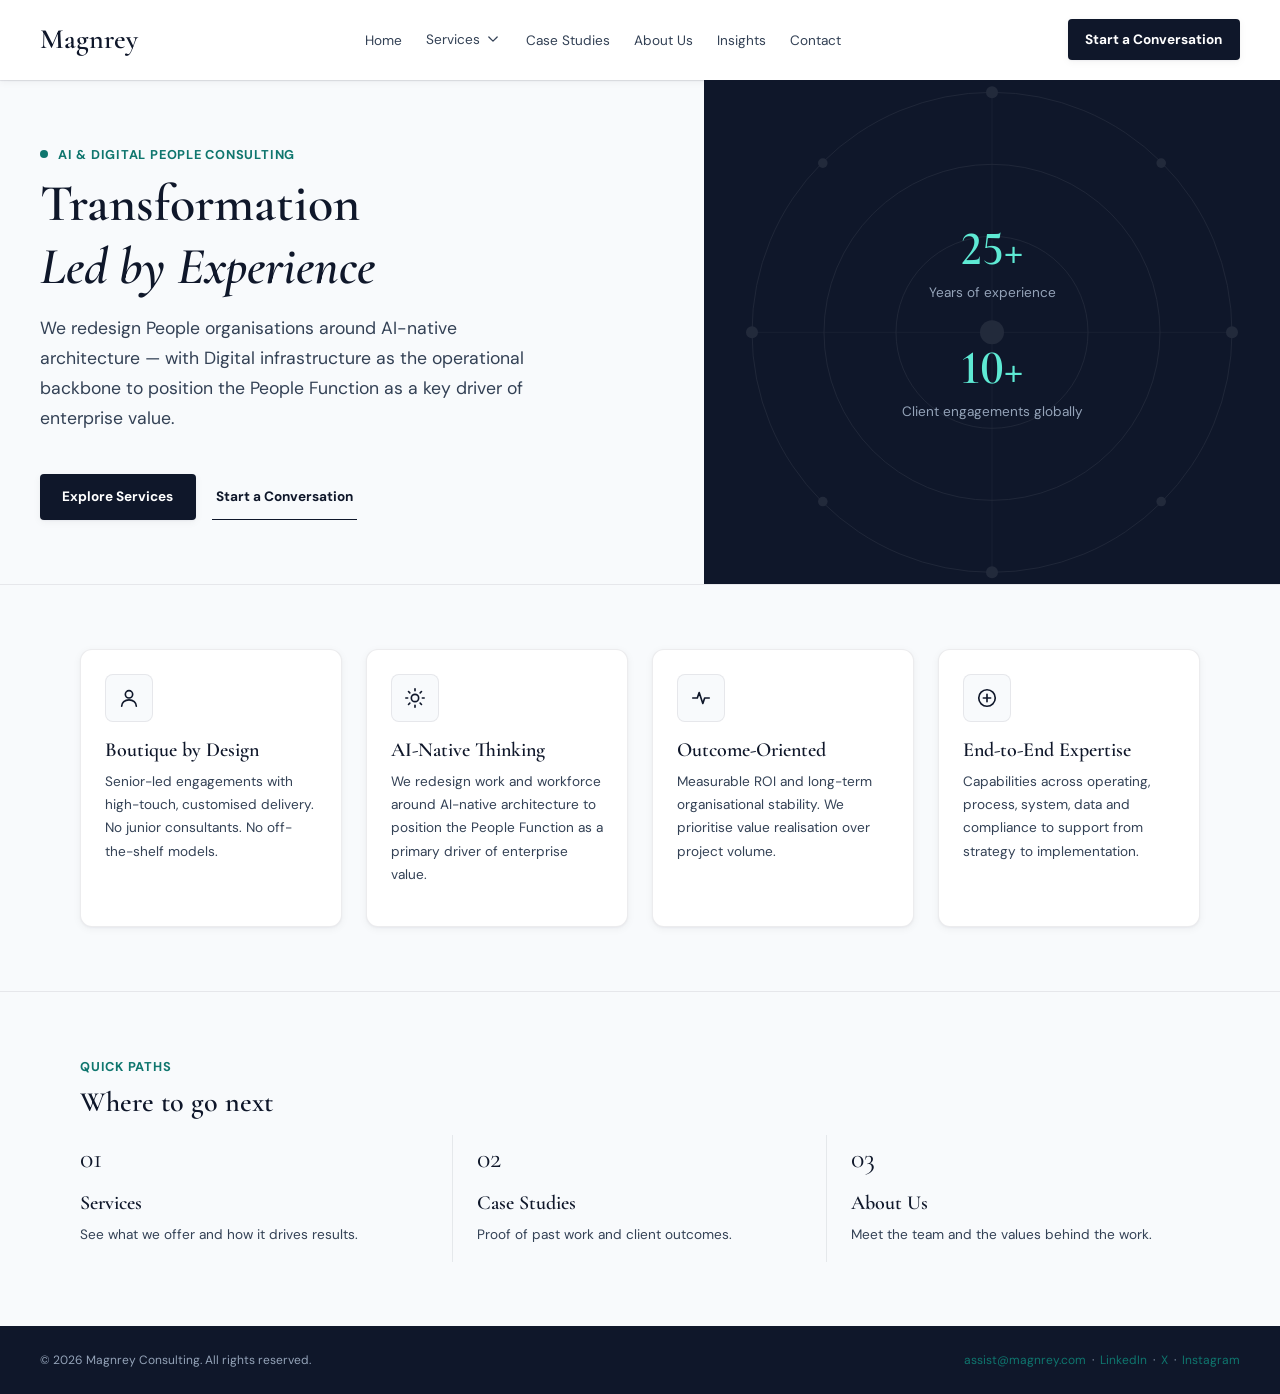
==== index.html @ 62d357bc "Fix broken Home page: root-relative paths don't work on GitHub Pages QA finding: the site deploys to" ====
<!DOCTYPE html>
<html lang="en">
<head>
  <meta charset="UTF-8">
  <meta name="viewport" content="width=device-width, initial-scale=1.0">
  <title>Magnrey — Home</title>
  <meta name="description" content="Magnrey helps businesses achieve [outcome] through [approach]. Placeholder value proposition — refine in issue #1.">
  <link rel="stylesheet" href="css/style.css">
  <style>
    /* Decorative background art for the dark hero panel — page-scoped
       to Home only, css/style.css intentionally left untouched. */
    .hero-panel-art {
      position: absolute;
      inset: 0;
      width: 100%;
      height: 100%;
      opacity: 0.08;
      pointer-events: none;
    }
    .hero__stats {
      position: relative;
      z-index: 1;
    }
  </style>
</head>
<body data-page="home">
  <div id="site-header"></div>

  <main>
    <section class="hero">
      <div class="hero__copy">
        <p class="eyebrow eyebrow--pulse"><span class="pulse-dot"></span>AI &amp; Digital People Consulting</p>
        <h1>Transformation<br><em>Led by Experience</em></h1>
        <p class="lede">
          We redesign People organisations around AI-native architecture — with
          Digital infrastructure as the operational backbone to position the
          People Function as a key driver of enterprise value.
        </p>
        <div class="hero__actions">
          <a href="services/" class="btn btn--primary">Explore Services</a>
          <a href="contact.html" class="btn btn--ghost">Start a Conversation</a>
        </div>
      </div>
      <div class="hero__panel">
        <svg class="hero-panel-art" viewBox="0 0 480 480" preserveAspectRatio="xMidYMid slice" fill="none" aria-hidden="true">
          <circle cx="240" cy="240" r="200" stroke="white" stroke-width="0.7"/>
          <circle cx="240" cy="240" r="140" stroke="white" stroke-width="0.7"/>
          <circle cx="240" cy="240" r="80" stroke="white" stroke-width="0.7"/>
          <circle cx="240" cy="240" r="10" fill="white"/>
          <circle cx="240" cy="40" r="5" fill="white"/>
          <circle cx="440" cy="240" r="5" fill="white"/>
          <circle cx="240" cy="440" r="5" fill="white"/>
          <circle cx="40" cy="240" r="5" fill="white"/>
          <circle cx="381" cy="99" r="4" fill="white"/>
          <circle cx="381" cy="381" r="4" fill="white"/>
          <circle cx="99" cy="381" r="4" fill="white"/>
          <circle cx="99" cy="99" r="4" fill="white"/>
          <line x1="240" y1="40" x2="240" y2="240" stroke="white" stroke-width="0.4"/>
          <line x1="440" y1="240" x2="240" y2="240" stroke="white" stroke-width="0.4"/>
          <line x1="240" y1="440" x2="240" y2="240" stroke="white" stroke-width="0.4"/>
          <line x1="40" y1="240" x2="240" y2="240" stroke="white" stroke-width="0.4"/>
        </svg>
        <div class="hero__stats">
          <div class="hero__stat">
            <p class="stat"><span class="counter" data-target="25">1</span>+</p>
            <p class="stat-label">Years of experience</p>
          </div>
          <div class="hero__stat">
            <p class="stat"><span class="counter" data-target="10">1</span>+</p>
            <p class="stat-label">Client engagements globally</p>
          </div>
        </div>
      </div>
    </section>

    <section class="section section--divider">
      <div class="container">
        <div class="grid-4">
          <div class="feature">
            <div class="feature__icon">
              <svg width="22" height="22" viewBox="0 0 24 24" fill="none" stroke="currentColor" stroke-width="1.8" stroke-linecap="round" stroke-linejoin="round"><circle cx="12" cy="8" r="4"></circle><path d="M4 21c0-4 3.5-7 8-7s8 3 8 7"></path></svg>
            </div>
            <h3 class="feature__title">Boutique by Design</h3>
            <p class="feature__desc">Senior-led engagements with high-touch, customised delivery. No junior consultants. No off-the-shelf models.</p>
          </div>
          <div class="feature">
            <div class="feature__icon">
              <svg width="22" height="22" viewBox="0 0 24 24" fill="none" stroke="currentColor" stroke-width="1.8" stroke-linecap="round" stroke-linejoin="round"><circle cx="12" cy="12" r="4"></circle><path d="M12 2v2M12 20v2M4.93 4.93l1.41 1.41M17.66 17.66l1.41 1.41M2 12h2M20 12h2M4.93 19.07l1.41-1.41M17.66 6.34l1.41-1.41"></path></svg>
            </div>
            <h3 class="feature__title">AI-Native Thinking</h3>
            <p class="feature__desc">We redesign work and workforce around AI-native architecture to position the People Function as a primary driver of enterprise value.</p>
          </div>
          <div class="feature">
            <div class="feature__icon">
              <svg width="22" height="22" viewBox="0 0 24 24" fill="none" stroke="currentColor" stroke-width="1.8" stroke-linecap="round" stroke-linejoin="round"><polyline points="3 12 8 12 10 6 14 18 16 12 21 12"></polyline></svg>
            </div>
            <h3 class="feature__title">Outcome-Oriented</h3>
            <p class="feature__desc">Measurable ROI and long-term organisational stability. We prioritise value realisation over project volume.</p>
          </div>
          <div class="feature">
            <div class="feature__icon">
              <svg width="22" height="22" viewBox="0 0 24 24" fill="none" stroke="currentColor" stroke-width="1.8" stroke-linecap="round" stroke-linejoin="round"><circle cx="12" cy="12" r="9"></circle><path d="M12 8v8M8 12h8"></path></svg>
            </div>
            <h3 class="feature__title">End-to-End Expertise</h3>
            <p class="feature__desc">Capabilities across operating, process, system, data and compliance to support from strategy to implementation.</p>
          </div>
        </div>
      </div>
    </section>

    <section class="section section--divider">
      <div class="container">
        <p class="eyebrow">Quick paths</p>
        <h2>Where to go next</h2>
        <div class="grid-3">
          <div>
            <p class="list-item__index">01</p>
            <h3 class="list-item__title"><a href="services/">Services</a></h3>
            <p class="list-item__desc">See what we offer and how it drives results.</p>
          </div>
          <div>
            <p class="list-item__index">02</p>
            <h3 class="list-item__title"><a href="case-studies.html">Case Studies</a></h3>
            <p class="list-item__desc">Proof of past work and client outcomes.</p>
          </div>
          <div>
            <p class="list-item__index">03</p>
            <h3 class="list-item__title"><a href="about.html">About Us</a></h3>
            <p class="list-item__desc">Meet the team and the values behind the work.</p>
          </div>
        </div>
      </div>
    </section>
  </main>

  <div id="site-footer"></div>
  <script src="js/main.js" defer></script>
</body>
</html>
---- css/style.css ----
/* ==========================================================================
   Boutique Advisory — Brand Stylesheet
   Palette: dark slate / teal accent / off-white / charcoal
   Typography: Cormorant Garamond (display) + DM Sans (body/UI)
   ========================================================================== */

@import url('https://fonts.googleapis.com/css2?family=Cormorant+Garamond:ital,wght@0,400;0,600;0,700;1,400;1,600&family=DM+Sans:ital,wght@0,400;0,700;1,400&display=swap');

:root {
  /* Colour palette */
  --primary-color: #0f172a;   /* Dark slate */
  --accent-color: #0f766e;    /* Deep teal */
  --accent-light: #5eead4;    /* Teal highlight, for use on dark backgrounds */
  --bg-light: #f8fafc;        /* Off-white background */
  --bg-white: #ffffff;        /* Pure white, for cards */
  --text-main: #334155;       /* Charcoal body text */
  --text-muted: #94a3b8;      /* Muted text on dark backgrounds */
  --border-color: rgba(15, 23, 42, 0.08); /* Hairline border — composites on both light and white surfaces */

  /* Typography */
  --font-primary: 'DM Sans', sans-serif;                  /* body, UI, chrome */
  --font-display: 'Cormorant Garamond', Georgia, serif;   /* headings, wordmark, numerals */

  /* Type scale — every size on the site pulls from this list. Do not
     introduce one-off font-size values elsewhere in this file or in
     page markup; extend this scale instead if a new size is genuinely
     needed. */
  --fs-caption: 0.75rem;   /* 12px — footer notes, page numbers */
  --fs-eyebrow: 0.8rem;    /* 13px — small caps / eyebrow labels */
  --fs-small: 0.85rem;     /* 14px — nav links, descriptions, buttons */
  --fs-body: 1rem;         /* 16px — paragraph text */
  --fs-lede: 1.1rem;       /* 18px — intro / lede paragraph */
  --fs-h3: 1.25rem;        /* 20px — card / list-item titles (serif) */
  --fs-h2: 1.75rem;        /* 28px — section headings (serif) */
  --fs-stat: 3rem;         /* 48px — large callout numbers (serif) */
  --fs-h1: clamp(2.5rem, 6vw, 3.25rem); /* page/hero headline (serif) */

  /* DM Sans (body/UI) uses regular/bold. Cormorant Garamond (display)
     uses its own weight — 700 reads too heavy at display sizes. */
  --fw-regular: 400;
  --fw-display: 600;
  --fw-bold: 700;

  /* Spacing */
  --space-xs: 0.5rem;
  --space-sm: 1rem;
  --space-md: 1.5rem;
  --space-lg: 2.5rem;
  --space-xl: 4rem;

  /* Radius */
  --radius-sm: 4px;
  --radius-md: 8px;
  --radius-lg: 12px;

  /* Elevation — two-layer: tight contact shadow + soft ambient spread.
     Always navy-tinted, never neutral black, to match this palette. */
  --shadow-sm: 0 1px 2px rgba(15, 23, 42, 0.04), 0 2px 8px rgba(15, 23, 42, 0.05);
  --shadow-md: 0 2px 4px rgba(15, 23, 42, 0.05), 0 12px 24px -6px rgba(15, 23, 42, 0.10);

  /* Shared timing for every hover transition */
  --transition: 200ms cubic-bezier(0.22, 1, 0.36, 1);
}

/* ==========================================================================
   Reset & base
   ========================================================================== */

*,
*::before,
*::after {
  box-sizing: border-box;
}

html {
  font-family: var(--font-primary);
}

body {
  margin: 0;
  font-family: var(--font-primary);
  background: var(--bg-light);
  color: var(--text-main);
  line-height: 1.7;
  font-size: var(--fs-body);
  font-weight: var(--fw-regular);
  -webkit-font-smoothing: antialiased;
}

/* Browsers do NOT inherit font-family into form controls or buttons by
   default — they fall back to the OS system font. This is the #1 cause
   of a page looking like it has "too many fonts" when really only one
   was ever declared. Force inheritance everywhere it matters. */
button,
input,
select,
textarea,
a,
.btn,
.nav__links a,
.nav__brand,
.nav__cta {
  font-family: inherit;
}

a {
  color: var(--primary-color);
  text-decoration: none;
}

a:hover {
  color: var(--accent-color);
}

img {
  max-width: 100%;
  display: block;
}

/* ==========================================================================
   Typography — only these rules should ever set font-size or font-weight.
   Everything else in this file reuses the classes/tags below rather than
   declaring its own size, so the whole site stays on one consistent scale.
   ========================================================================== */

h1, h2, h3, h4 {
  font-family: var(--font-display);
  font-weight: var(--fw-display);
  color: var(--primary-color);
  line-height: 1.2;
  margin: 0 0 var(--space-sm);
  letter-spacing: normal;
}

h1 { font-size: var(--fs-h1); }
h2 { font-size: var(--fs-h2); }
h3 { font-size: var(--fs-h3); }
h4 { font-size: var(--fs-body); }

p {
  margin: 0 0 var(--space-sm);
  font-size: var(--fs-body);
  font-weight: var(--fw-regular);
  color: var(--text-main);
}

.eyebrow {
  font-size: var(--fs-eyebrow);
  font-weight: var(--fw-bold);
  letter-spacing: 0.06em;
  text-transform: uppercase;
  color: var(--accent-color);
  margin: 0 0 var(--space-xs);
}

.eyebrow--pulse {
  display: flex;
  align-items: center;
  gap: 10px;
}

.pulse-dot {
  width: 8px;
  height: 8px;
  background: var(--accent-color);
  border-radius: 50%;
  position: relative;
  flex-shrink: 0;
  animation: dotPulse 2s ease-in-out infinite;
}

.pulse-dot::before,
.pulse-dot::after {
  content: '';
  position: absolute;
  top: 50%;
  left: 50%;
  transform: translate(-50%, -50%);
  border-radius: 50%;
  background: var(--accent-color);
  opacity: 0.4;
  animation: dotRipple 2s ease-out infinite;
}

.pulse-dot::after {
  animation-delay: 0.6s;
}

@keyframes dotPulse {
  0%, 100% { transform: scale(1); opacity: 0.9; }
  50% { transform: scale(1.3); opacity: 1; }
}

@keyframes dotRipple {
  0% { width: 8px; height: 8px; opacity: 0.5; }
  100% { width: 28px; height: 28px; opacity: 0; }
}

.lede {
  font-size: var(--fs-lede);
  font-weight: var(--fw-regular);
  color: var(--text-main);
  max-width: 42ch;
}

.caption {
  font-size: var(--fs-caption);
  font-weight: var(--fw-regular);
  color: var(--text-muted);
}

/* ==========================================================================
   Layout containers
   ========================================================================== */

.container {
  max-width: 1200px;
  margin: 0 auto;
  padding: 0 var(--space-lg);
}

.section {
  padding: var(--space-xl) 0;
}

.section--divider {
  border-top: 1px solid var(--border-color);
}

/* ==========================================================================
   Navigation
   ========================================================================== */

.nav {
  position: relative;
  display: flex;
  align-items: center;
  justify-content: space-between;
  padding: var(--space-sm) var(--space-lg);
  background: var(--bg-white);
  box-shadow: 0 1px 0 var(--border-color), var(--shadow-sm);
}

.nav__brand {
  font-family: var(--font-display);
  font-size: var(--fs-h2);
  font-weight: var(--fw-display);
  color: var(--primary-color);
}

.nav-toggle {
  display: none;
  flex-direction: column;
  justify-content: center;
  gap: 5px;
  width: 36px;
  height: 36px;
  background: none;
  border: none;
  padding: 0;
  cursor: pointer;
}

.nav-toggle span {
  display: block;
  width: 22px;
  height: 2px;
  background: var(--primary-color);
  transition: transform var(--transition), opacity var(--transition);
}

.nav-toggle.is-open span:nth-child(1) { transform: translateY(7px) rotate(45deg); }
.nav-toggle.is-open span:nth-child(2) { opacity: 0; }
.nav-toggle.is-open span:nth-child(3) { transform: translateY(-7px) rotate(-45deg); }

.nav__links {
  display: flex;
  align-items: center;
  gap: var(--space-md);
  list-style: none;
  margin: 0;
  padding: 0;
}

.nav__links a {
  font-size: var(--fs-small);
  font-weight: var(--fw-regular);
  color: var(--text-main);
}

.nav__item--dropdown {
  position: relative;
}

.nav__item-row {
  display: flex;
  align-items: center;
  gap: 0.2rem;
}

.nav__dropdown-toggle {
  display: flex;
  align-items: center;
  justify-content: center;
  background: none;
  border: none;
  padding: 0.25rem;
  color: var(--text-main);
  cursor: pointer;
  transition: color var(--transition), transform var(--transition);
}

.nav__dropdown-toggle:hover {
  color: var(--accent-color);
}

.nav__item--dropdown:hover .nav__dropdown-toggle,
.nav__item--dropdown:focus-within .nav__dropdown-toggle,
.nav__item--dropdown.is-open .nav__dropdown-toggle {
  transform: rotate(180deg);
}

.nav__dropdown-menu {
  position: absolute;
  top: 100%;
  left: 0;
  margin-top: 0.75rem;
  min-width: 230px;
  background: var(--bg-white);
  border: 1px solid var(--border-color);
  border-radius: var(--radius-md);
  box-shadow: var(--shadow-md);
  padding: 0.5rem;
  list-style: none;
  opacity: 0;
  visibility: hidden;
  transform: translateY(-6px);
  transition: opacity var(--transition), transform var(--transition), visibility var(--transition);
  z-index: 50;
}

.nav__dropdown-menu a {
  display: block;
  padding: 0.6rem 0.75rem;
  border-radius: var(--radius-sm);
  white-space: nowrap;
}

.nav__dropdown-menu a:hover {
  background: var(--bg-light);
  color: var(--accent-color);
}

.nav__item--dropdown:hover .nav__dropdown-menu,
.nav__item--dropdown:focus-within .nav__dropdown-menu,
.nav__item--dropdown.is-open .nav__dropdown-menu {
  opacity: 1;
  visibility: visible;
  transform: translateY(0);
}

.nav__mobile-cta-item {
  display: none;
}

.nav__cta {
  color: var(--bg-white) !important;
  background: var(--primary-color);
  padding: 0.55rem 1.1rem;
  border-radius: var(--radius-sm);
  font-size: var(--fs-small);
  font-weight: var(--fw-bold);
  box-shadow: var(--shadow-sm);
  transition: background var(--transition), box-shadow var(--transition), transform var(--transition);
}

.nav__cta:hover {
  background: #1e293b;
  box-shadow: var(--shadow-md);
  transform: translateY(-1px);
}

/* ==========================================================================
   Hero — asymmetric two-column pattern
   ========================================================================== */

.hero {
  display: grid;
  grid-template-columns: 1.1fr 0.9fr;
  align-items: stretch;
}

.hero__copy {
  padding: var(--space-xl) var(--space-lg);
  display: flex;
  flex-direction: column;
  justify-content: center;
}

.hero__copy h1 {
  margin-bottom: var(--space-sm);
}

.hero__actions {
  display: flex;
  gap: var(--space-sm);
  margin-top: var(--space-md);
}

.hero__panel {
  background: var(--primary-color);
  color: var(--bg-white);
  padding: var(--space-lg);
  display: flex;
  flex-direction: column;
  justify-content: center;
  align-items: center;
  text-align: center;
  position: relative;
}

.hero__stats {
  display: flex;
  flex-direction: column;
  align-items: center;
  gap: var(--space-md);
}

.hero__panel .stat {
  font-family: var(--font-display);
  font-size: var(--fs-stat);
  font-weight: var(--fw-display);
  font-variant-numeric: lining-nums;
  color: var(--accent-light);
  line-height: 1;
  margin: 0;
}

.hero__panel .stat-label {
  color: var(--text-muted);
  font-size: var(--fs-small);
  font-weight: var(--fw-regular);
  max-width: 22ch;
  margin-top: var(--space-xs);
}

/* ==========================================================================
   Buttons
   ========================================================================== */

.btn {
  display: inline-block;
  font-family: var(--font-primary);
  font-size: var(--fs-small);
  font-weight: var(--fw-bold);
  padding: 0.7rem 1.4rem;
  border-radius: var(--radius-sm);
  cursor: pointer;
  border: none;
  text-align: center;
  transition: background var(--transition), color var(--transition),
              border-color var(--transition), box-shadow var(--transition),
              transform var(--transition);
}

.btn--primary,
.btn--accent {
  box-shadow: var(--shadow-sm);
}

.btn--primary {
  background: var(--primary-color);
  color: var(--bg-white);
}

.btn--primary:hover {
  background: #1e293b;
  box-shadow: var(--shadow-md);
  transform: translateY(-2px);
}

.btn--ghost {
  background: transparent;
  color: var(--primary-color);
  padding: 0.7rem 0.25rem;
  border-bottom: 1.5px solid var(--primary-color);
  border-radius: 0;
}

.btn--ghost:hover {
  color: var(--accent-color);
  border-bottom-color: var(--accent-color);
}

.btn--accent {
  background: var(--accent-color);
  color: var(--bg-white);
}

.btn--accent:hover {
  background: #0d6660;
  box-shadow: var(--shadow-md);
  transform: translateY(-2px);
}

.btn:disabled,
.btn:disabled:hover {
  opacity: 0.5;
  cursor: not-allowed;
  transform: none;
  box-shadow: none;
  background: var(--primary-color);
}

/* ==========================================================================
   Cards / numbered list pattern
   ========================================================================== */

.grid-3 {
  display: grid;
  grid-template-columns: repeat(3, 1fr);
}

.grid-3 > * {
  padding: 0 var(--space-md);
  border-right: 1px solid var(--border-color);
}

.grid-3 > *:first-child {
  padding-left: 0;
}

.grid-3 > *:last-child {
  border-right: none;
}

.list-item__index {
  font-family: var(--font-display);
  font-size: var(--fs-h2);
  font-weight: var(--fw-regular);
  color: var(--primary-color);
  margin-bottom: var(--space-xs);
}

.list-item__title {
  font-size: var(--fs-h3);
  font-weight: var(--fw-display);
  color: var(--primary-color);
  margin-bottom: var(--space-xs);
}

.list-item__desc {
  font-size: var(--fs-small);
  font-weight: var(--fw-regular);
  color: var(--text-main);
}

.card {
  background: var(--bg-white);
  border: 1px solid var(--border-color);
  border-radius: var(--radius-lg);
  padding: var(--space-md);
  box-shadow: var(--shadow-sm);
}

.card__accent {
  width: 28px;
  height: 3px;
  background: var(--accent-color);
  margin-bottom: var(--space-sm);
}

/* ==========================================================================
   Feature callouts — horizontal icon + title + description row
   ========================================================================== */

.grid-4 {
  display: grid;
  grid-template-columns: repeat(4, 1fr);
  gap: var(--space-md);
}

.feature {
  background: var(--bg-white);
  border: 1px solid var(--border-color);
  border-radius: var(--radius-lg);
  padding: var(--space-md);
  box-shadow: var(--shadow-sm);
  transition: box-shadow var(--transition), transform var(--transition), border-color var(--transition);
}

.feature:hover {
  box-shadow: var(--shadow-md);
  transform: translateY(-3px);
  border-color: rgba(15, 118, 110, 0.25);
}

.feature__icon {
  width: 48px;
  height: 48px;
  display: flex;
  align-items: center;
  justify-content: center;
  background: var(--bg-light);
  border: 1px solid var(--border-color);
  border-radius: var(--radius-md);
  color: var(--primary-color);
  margin-bottom: var(--space-sm);
  transition: color var(--transition), border-color var(--transition), background var(--transition);
}

.feature:hover .feature__icon {
  background: var(--bg-white);
  border-color: rgba(15, 118, 110, 0.3);
  color: var(--accent-color);
}

.feature__icon svg {
  width: 22px;
  height: 22px;
}

.feature__title {
  font-size: var(--fs-h3);
  font-weight: var(--fw-display);
  color: var(--primary-color);
  margin-bottom: var(--space-xs);
}

.feature__desc {
  font-size: var(--fs-small);
  font-weight: var(--fw-regular);
  color: var(--text-main);
}

/* ==========================================================================
   Pull quote / callout
   ========================================================================== */

.callout {
  border-left: 3px solid var(--accent-color);
  padding: 0.25rem 0 0.25rem var(--space-sm);
  margin: var(--space-md) 0;
  font-family: var(--font-display);
  font-style: italic;
  font-size: var(--fs-body);
  color: var(--primary-color);
}

/* ==========================================================================
   Footer
   ========================================================================== */

.footer {
  background: var(--primary-color);
  color: var(--text-muted);
  padding: var(--space-md) var(--space-lg);
  display: flex;
  justify-content: space-between;
  align-items: center;
  font-size: var(--fs-caption);
  font-weight: var(--fw-regular);
}

/* ==========================================================================
   Document / memo pattern (for HTML-to-PDF or web-based memos)
   ========================================================================== */

.memo {
  max-width: 720px;
  margin: 0 auto;
  background: var(--bg-light);
  padding: var(--space-xl) var(--space-lg);
}

.memo__header {
  display: flex;
  justify-content: space-between;
  align-items: flex-end;
  border-bottom: 2px solid var(--primary-color);
  padding-bottom: var(--space-sm);
  margin-bottom: var(--space-lg);
}

.memo__confidential {
  color: var(--accent-color);
  font-size: var(--fs-caption);
  font-weight: var(--fw-bold);
}

.memo__footer {
  text-align: right;
  color: var(--text-muted);
  font-size: var(--fs-caption);
  font-weight: var(--fw-regular);
  margin-top: var(--space-lg);
}

/* ==========================================================================
   Utilities
   ========================================================================== */

.text-accent   { color: var(--accent-color); }
.text-muted    { color: var(--text-muted); }
.bg-dark       { background: var(--primary-color); color: var(--bg-white); }
.bg-white      { background: var(--bg-white); }
.mt-lg         { margin-top: var(--space-lg); }

/* ==========================================================================
   Accessibility
   ========================================================================== */

:focus-visible {
  outline: 2px solid var(--accent-color);
  outline-offset: 3px;
}

@media (prefers-reduced-motion: reduce) {
  .btn, .nav__cta, .feature, .feature__icon,
  .nav-toggle span, .nav__dropdown-toggle, .nav__dropdown-menu, .nav__links {
    transition: none;
  }
  .btn--primary:hover, .btn--accent:hover, .nav__cta:hover, .feature:hover {
    transform: none;
  }
  .pulse-dot, .pulse-dot::before, .pulse-dot::after {
    animation: none;
  }
}

@media (max-width: 768px) {
  .hero { grid-template-columns: 1fr; }
  .grid-3 { grid-template-columns: 1fr; }
  .grid-3 > * { border-right: none; border-bottom: 1px solid var(--border-color); padding: var(--space-md) 0; }
  .grid-4 { grid-template-columns: 1fr; }

  .nav-toggle { display: flex; }
  .nav__cta { display: none; }

  .nav__links {
    position: absolute;
    top: 100%;
    left: 0;
    right: 0;
    flex-direction: column;
    align-items: stretch;
    gap: 0;
    background: var(--bg-white);
    border-top: 1px solid var(--border-color);
    box-shadow: var(--shadow-md);
    max-height: 0;
    overflow: hidden;
    transition: max-height var(--transition);
  }

  .nav__links.is-open {
    max-height: 80vh;
    overflow-y: auto;
  }

  .nav__links > li {
    width: 100%;
  }

  .nav__links > li > a {
    display: block;
    padding: var(--space-sm) var(--space-lg);
    border-bottom: 1px solid var(--border-color);
  }

  .nav__item-row {
    justify-content: space-between;
    border-bottom: 1px solid var(--border-color);
  }

  .nav__item-row .nav__link {
    border-bottom: none;
    flex: 1;
  }

  .nav__dropdown-toggle {
    padding: var(--space-sm) var(--space-lg);
  }

  /* Accordion, not a floating popover, at mobile widths */
  .nav__dropdown-menu {
    position: static;
    opacity: 1;
    visibility: visible;
    transform: none;
    box-shadow: none;
    border: none;
    border-radius: 0;
    background: var(--bg-light);
    padding: 0;
    margin-top: 0;
    max-height: 0;
    overflow: hidden;
    transition: max-height var(--transition);
  }

  .nav__item--dropdown.is-open .nav__dropdown-menu {
    max-height: 320px;
  }

  .nav__dropdown-menu a {
    padding: 0.75rem var(--space-lg) 0.75rem calc(var(--space-lg) + var(--space-sm));
    border-radius: 0;
    border-bottom: 1px solid var(--border-color);
  }

  .nav__mobile-cta-item {
    display: block;
    padding: var(--space-md) var(--space-lg);
  }

  .nav__mobile-cta {
    display: block;
    color: var(--bg-white) !important;
    background: var(--primary-color);
    padding: 0.7rem 1.4rem;
    border-radius: var(--radius-sm);
    font-weight: var(--fw-bold);
    text-align: center;
  }
}
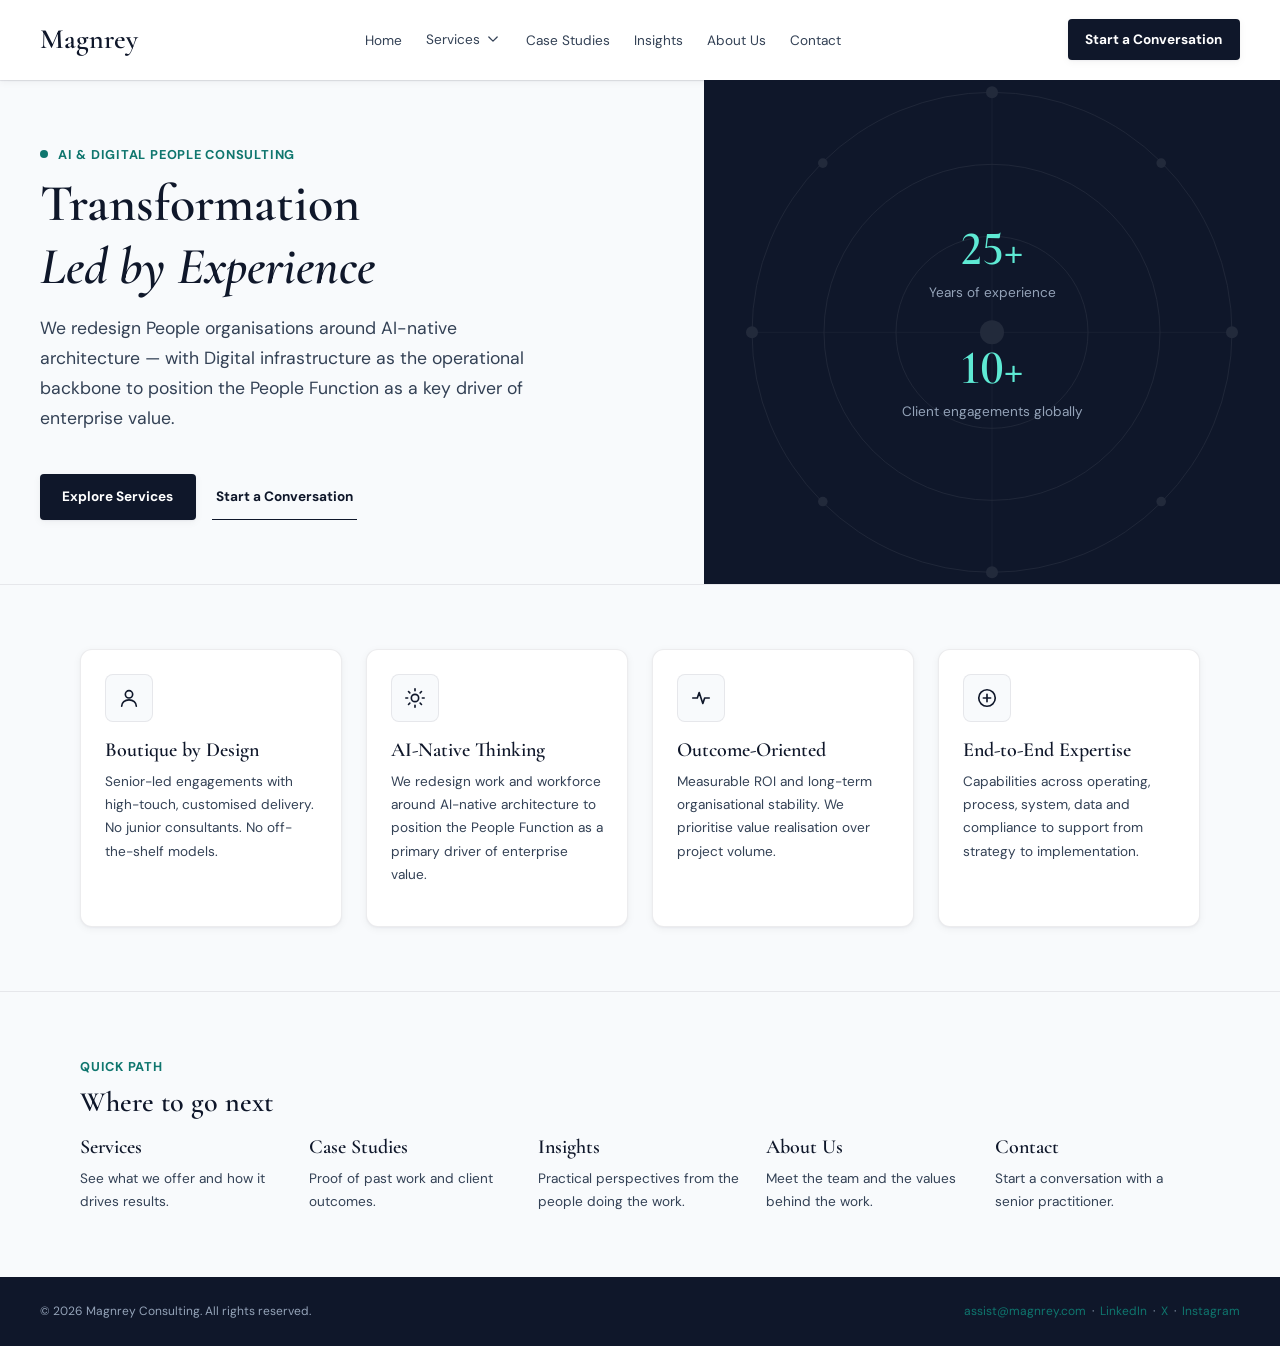
==== commit 872f8de6: "Add Quick Path sections and reorder nav Adds a "Quick Path" cross-navigation section (eyebrow "Quick" ====
--- a/index.html
+++ b/index.html
@@ -110,23 +110,28 @@
 
     <section class="section section--divider">
       <div class="container">
-        <p class="eyebrow">Quick paths</p>
+        <p class="eyebrow">Quick Path</p>
         <h2>Where to go next</h2>
-        <div class="grid-3">
+        <div class="quick-paths">
           <div>
-            <p class="list-item__index">01</p>
-            <h3 class="list-item__title"><a href="services/">Services</a></h3>
-            <p class="list-item__desc">See what we offer and how it drives results.</p>
+            <h3 class="quick-path__title"><a href="services/">Services</a></h3>
+            <p class="quick-path__desc">See what we offer and how it drives results.</p>
           </div>
           <div>
-            <p class="list-item__index">02</p>
-            <h3 class="list-item__title"><a href="case-studies.html">Case Studies</a></h3>
-            <p class="list-item__desc">Proof of past work and client outcomes.</p>
+            <h3 class="quick-path__title"><a href="case-studies.html">Case Studies</a></h3>
+            <p class="quick-path__desc">Proof of past work and client outcomes.</p>
           </div>
           <div>
-            <p class="list-item__index">03</p>
-            <h3 class="list-item__title"><a href="about.html">About Us</a></h3>
-            <p class="list-item__desc">Meet the team and the values behind the work.</p>
+            <h3 class="quick-path__title"><a href="insights.html">Insights</a></h3>
+            <p class="quick-path__desc">Practical perspectives from the people doing the work.</p>
+          </div>
+          <div>
+            <h3 class="quick-path__title"><a href="about.html">About Us</a></h3>
+            <p class="quick-path__desc">Meet the team and the values behind the work.</p>
+          </div>
+          <div>
+            <h3 class="quick-path__title"><a href="contact.html">Contact</a></h3>
+            <p class="quick-path__desc">Start a conversation with a senior practitioner.</p>
           </div>
         </div>
       </div>
--- a/css/style.css
+++ b/css/style.css
@@ -555,6 +555,44 @@
   color: var(--text-main);
 }
 
+/* ==========================================================================
+   Quick Path — cross-page navigation footer, unnumbered. Distinct from
+   .grid-3/.list-item__* above (which services/index.html's own numbered
+   subpage list still uses): this uses gap-based spacing instead of
+   border-right dividers, so any item count wraps cleanly with no
+   dangling border.
+   ========================================================================== */
+
+.quick-paths {
+  display: grid;
+  grid-template-columns: repeat(5, 1fr);
+  gap: var(--space-lg) var(--space-md);
+}
+
+.quick-path__title {
+  font-size: var(--fs-h3);
+  font-weight: var(--fw-display);
+  color: var(--primary-color);
+  margin: 0 0 var(--space-xs);
+}
+
+.quick-path__title a {
+  color: inherit;
+  text-decoration: none;
+}
+
+.quick-path__title a:hover {
+  color: var(--accent-color);
+  text-decoration: underline;
+}
+
+.quick-path__desc {
+  font-size: var(--fs-small);
+  font-weight: var(--fw-regular);
+  color: var(--text-main);
+  margin: 0;
+}
+
 .card {
   background: var(--bg-white);
   border: 1px solid var(--border-color);
@@ -733,6 +771,7 @@
   .grid-3 { grid-template-columns: 1fr; }
   .grid-3 > * { border-right: none; border-bottom: 1px solid var(--border-color); padding: var(--space-md) 0; }
   .grid-4 { grid-template-columns: 1fr; }
+  .quick-paths { grid-template-columns: 1fr; }
 
   .nav-toggle { display: flex; }
   .nav__cta { display: none; }
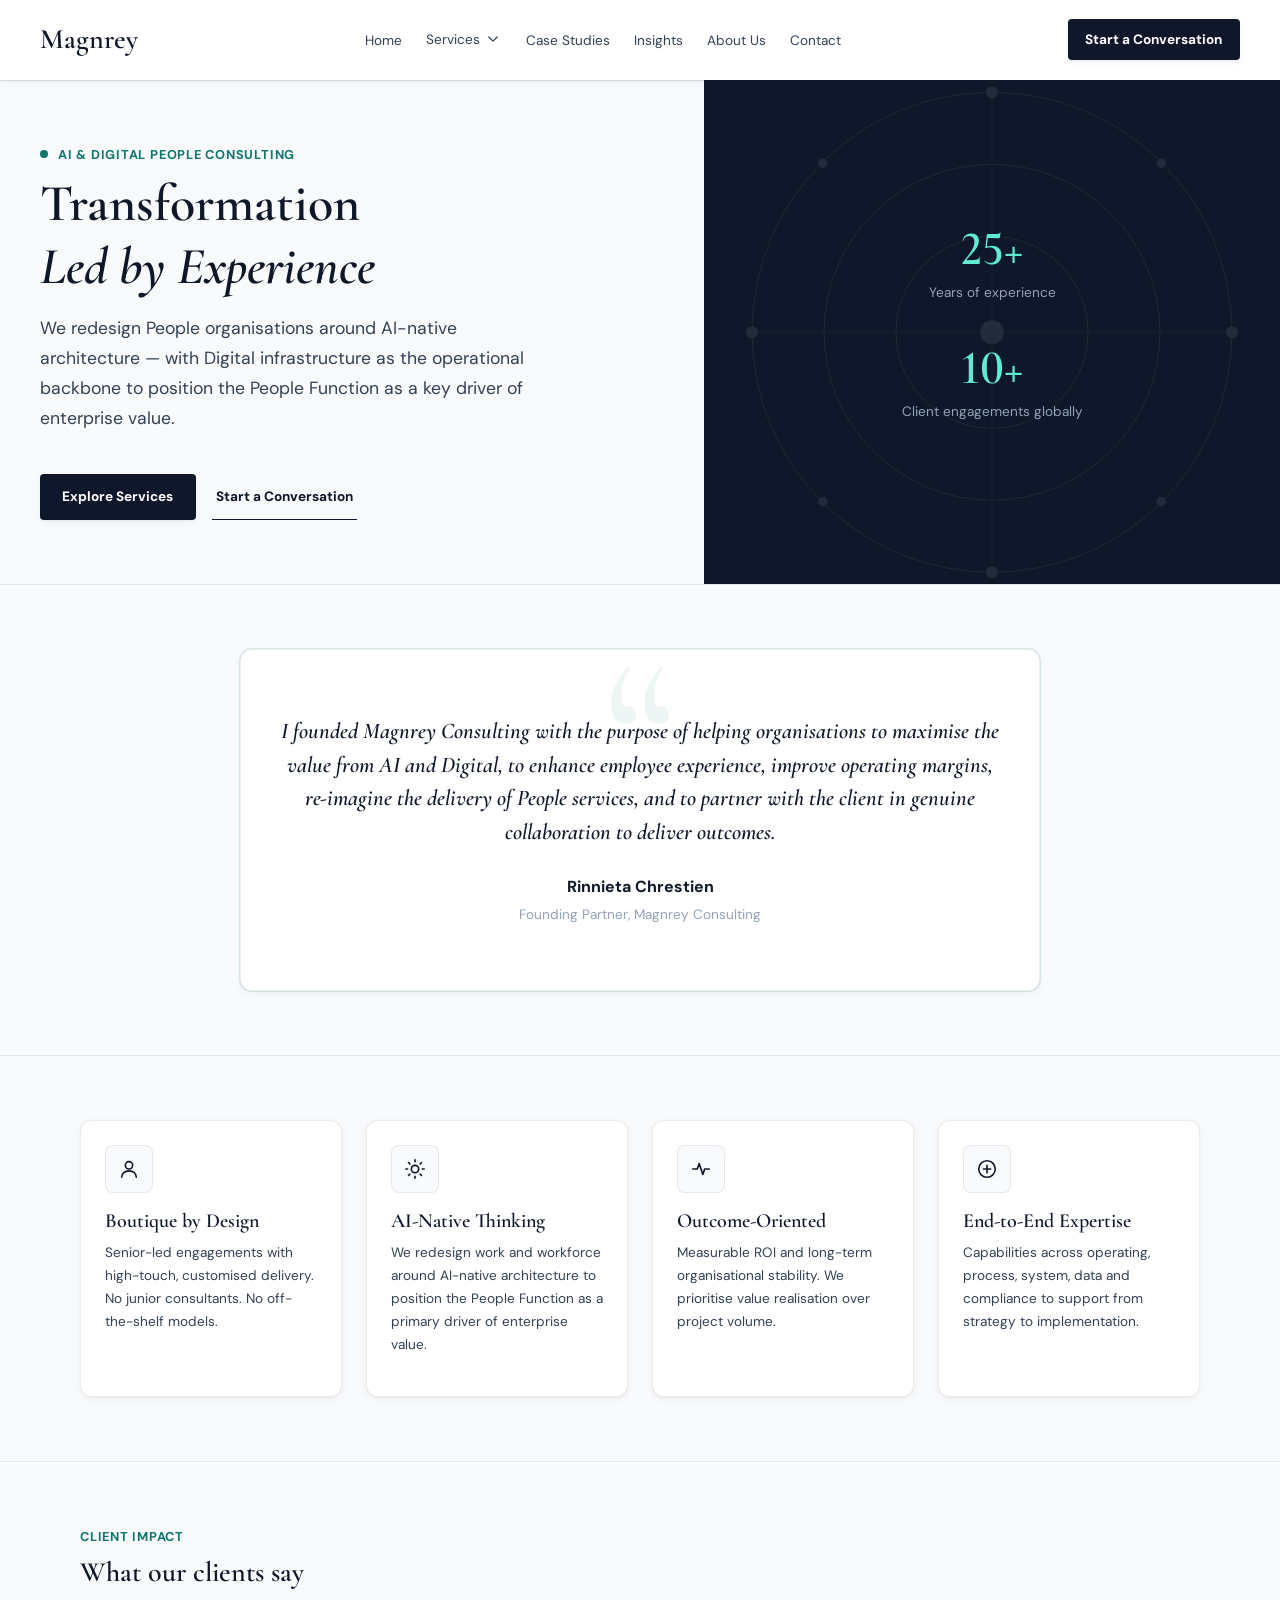
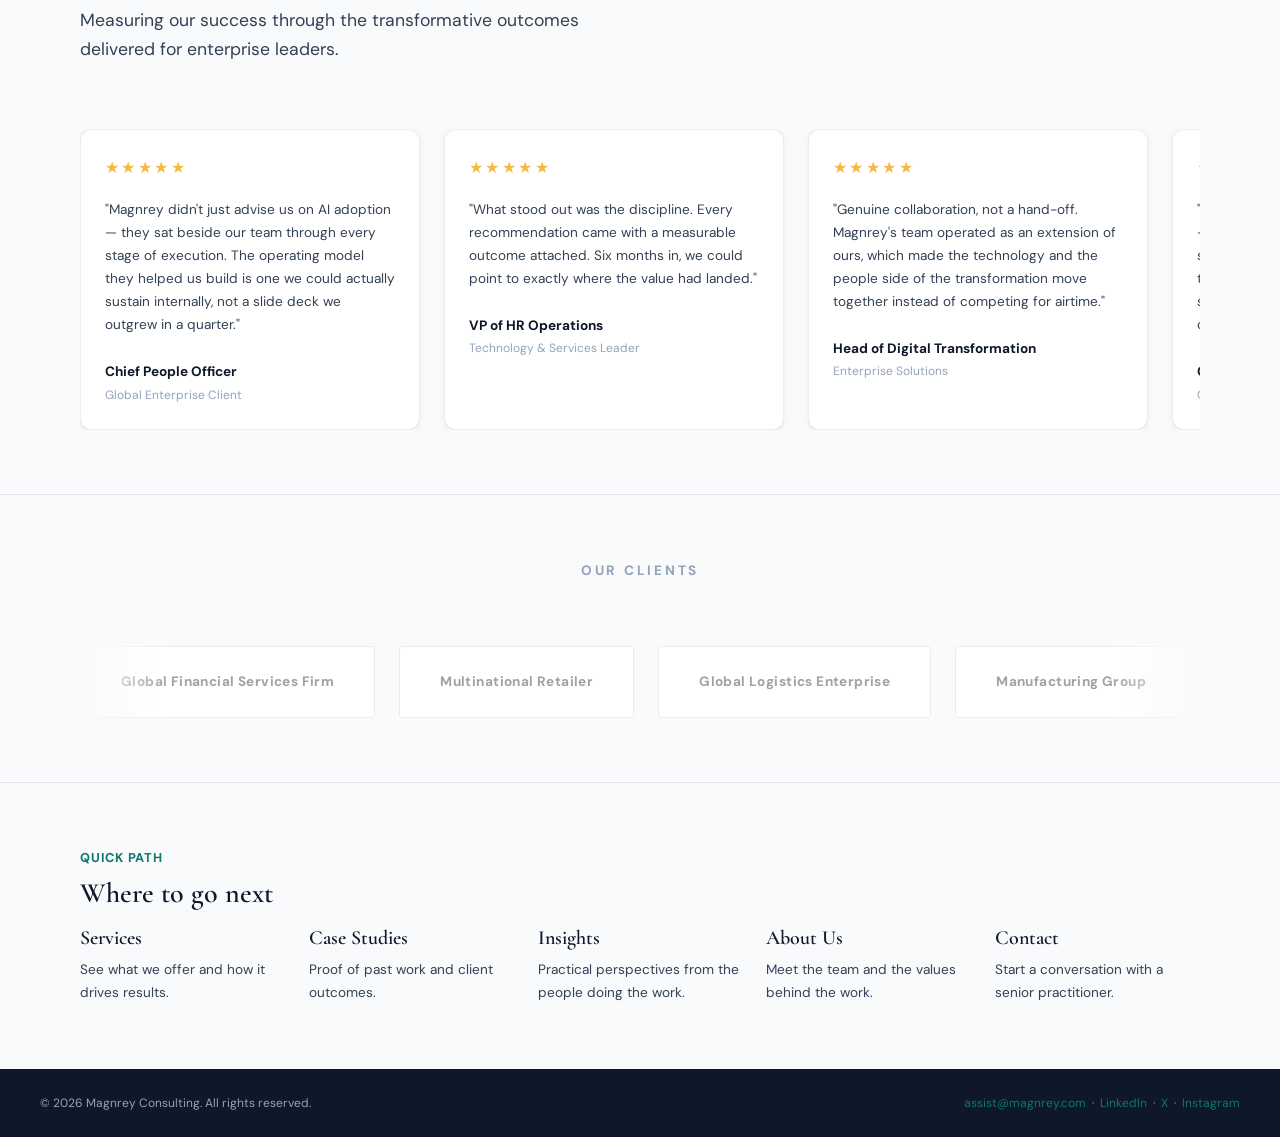
==== commit 9b99c26e: "Add Founder's Quote, Client Impact, and Our Clients sections to Home New section order: Hero -> Foun" ====
--- a/index.html
+++ b/index.html
@@ -7,6 +7,12 @@
   <meta name="description" content="Magnrey helps businesses achieve [outcome] through [approach]. Placeholder value proposition — refine in issue #1.">
   <link rel="stylesheet" href="css/style.css">
   <style>
+    :root {
+      /* Semantic rating color, kept separate from the site's teal accent —
+         used only for the testimonial star ratings below. */
+      --rating-gold: #f5b942;
+    }
+
     /* Decorative background art for the dark hero panel — page-scoped
        to Home only, css/style.css intentionally left untouched. */
     .hero-panel-art {
@@ -20,6 +26,146 @@
     .hero__stats {
       position: relative;
       z-index: 1;
+    }
+
+    /* Founder's Quote — new, page-scoped. Reuses .section/.container
+       for placement; the card itself has no existing equivalent. */
+    .founder-quote {
+      position: relative;
+      max-width: 800px;
+      margin: 0 auto;
+      padding: var(--space-xl) var(--space-lg);
+      text-align: center;
+      background: var(--bg-white);
+      border: 1px solid var(--border-color);
+      border-radius: var(--radius-lg);
+      box-shadow: 0 0 0 1px rgba(15, 118, 110, 0.12), var(--shadow-sm);
+      overflow: hidden;
+    }
+    .founder-quote__mark {
+      position: absolute;
+      top: -1.5rem;
+      left: 50%;
+      transform: translateX(-50%);
+      font-family: var(--font-display);
+      font-size: 14rem;
+      line-height: 1;
+      color: var(--accent-color);
+      opacity: 0.07;
+      pointer-events: none;
+      user-select: none;
+    }
+    .founder-quote__text {
+      position: relative;
+      font-family: var(--font-display);
+      font-style: italic;
+      font-weight: var(--fw-display);
+      font-size: 1.4rem;
+      line-height: 1.5;
+      color: var(--primary-color);
+      margin: 0 0 var(--space-md);
+    }
+    .founder-quote__name {
+      position: relative;
+      font-weight: var(--fw-bold);
+      color: var(--primary-color);
+      margin: 0;
+    }
+    .founder-quote__title {
+      position: relative;
+      font-size: var(--fs-small);
+      color: var(--text-muted);
+      margin: 0.2em 0 0;
+    }
+
+    /* Client Impact + Our Clients — shared marquee mechanic. New,
+       page-specific infrastructure: both usages live on this one page,
+       so unlike .quick-paths this stays page-scoped rather than moving
+       into css/style.css. */
+    .marquee {
+      overflow: hidden;
+      position: relative;
+      margin-top: var(--space-xl);
+    }
+    .marquee__track {
+      display: flex;
+      width: max-content;
+      gap: var(--space-md);
+      animation: marquee-scroll 26s linear infinite;
+    }
+    .marquee:hover .marquee__track {
+      animation-play-state: paused;
+    }
+    @keyframes marquee-scroll {
+      from { transform: translateX(0); }
+      to { transform: translateX(-50%); }
+    }
+    @media (prefers-reduced-motion: reduce) {
+      .marquee__track {
+        animation: none;
+      }
+    }
+
+    .testimonial-card {
+      flex: 0 0 340px;
+      background: var(--bg-white);
+      border: 1px solid var(--border-color);
+      border-radius: var(--radius-lg);
+      padding: var(--space-md);
+      box-shadow: var(--shadow-sm);
+    }
+    .testimonial-card__stars {
+      color: var(--rating-gold);
+      letter-spacing: 0.15em;
+      font-size: 1rem;
+      margin-bottom: var(--space-sm);
+    }
+    .testimonial-card__quote {
+      font-size: var(--fs-small);
+      color: var(--text-main);
+      margin: 0 0 var(--space-md);
+    }
+    .testimonial-card__name {
+      font-weight: var(--fw-bold);
+      color: var(--primary-color);
+      margin: 0;
+      font-size: var(--fs-small);
+    }
+    .testimonial-card__company {
+      color: var(--text-muted);
+      font-size: var(--fs-caption);
+      margin: 0.1em 0 0;
+    }
+
+    .our-clients__heading {
+      text-align: center;
+      text-transform: uppercase;
+      letter-spacing: 0.2em;
+      font-size: var(--fs-small);
+      font-weight: var(--fw-bold);
+      color: var(--text-muted);
+      margin: 0;
+    }
+    .our-clients__marquee {
+      -webkit-mask-image: linear-gradient(to right, transparent, black 8%, black 92%, transparent);
+      mask-image: linear-gradient(to right, transparent, black 8%, black 92%, transparent);
+    }
+    .client-tile {
+      flex: 0 0 auto;
+      display: flex;
+      align-items: center;
+      justify-content: center;
+      height: 72px;
+      padding: 0 var(--space-lg);
+      border: 1px solid var(--border-color);
+      border-radius: var(--radius-sm);
+      color: var(--text-muted);
+      font-weight: var(--fw-bold);
+      font-size: var(--fs-small);
+      letter-spacing: 0.03em;
+      white-space: nowrap;
+      background: var(--bg-white);
+      filter: grayscale(1);
     }
   </style>
 </head>
@@ -75,6 +221,17 @@
 
     <section class="section section--divider">
       <div class="container">
+        <div class="founder-quote">
+          <span class="founder-quote__mark" aria-hidden="true">&#8220;</span>
+          <blockquote class="founder-quote__text">I founded Magnrey Consulting with the purpose of helping organisations to maximise the value from AI and Digital, to enhance employee experience, improve operating margins, re-imagine the delivery of People services, and to partner with the client in genuine collaboration to deliver outcomes.</blockquote>
+          <p class="founder-quote__name">Rinnieta Chrestien</p>
+          <p class="founder-quote__title">Founding Partner, Magnrey Consulting</p>
+        </div>
+      </div>
+    </section>
+
+    <section class="section section--divider">
+      <div class="container">
         <div class="grid-4">
           <div class="feature">
             <div class="feature__icon">
@@ -110,6 +267,77 @@
 
     <section class="section section--divider">
       <div class="container">
+        <p class="eyebrow">Client Impact</p>
+        <h2>What our clients say</h2>
+        <p class="lede">Measuring our success through the transformative outcomes delivered for enterprise leaders.</p>
+
+        <div class="marquee">
+          <div class="marquee__track">
+            <article class="testimonial-card">
+              <div class="testimonial-card__stars" aria-label="5 out of 5 stars">★★★★★</div>
+              <p class="testimonial-card__quote">"Magnrey didn't just advise us on AI adoption — they sat beside our team through every stage of execution. The operating model they helped us build is one we could actually sustain internally, not a slide deck we outgrew in a quarter."</p>
+              <p class="testimonial-card__name">Chief People Officer</p>
+              <p class="testimonial-card__company">Global Enterprise Client</p>
+            </article>
+            <article class="testimonial-card">
+              <div class="testimonial-card__stars" aria-label="5 out of 5 stars">★★★★★</div>
+              <p class="testimonial-card__quote">"What stood out was the discipline. Every recommendation came with a measurable outcome attached. Six months in, we could point to exactly where the value had landed."</p>
+              <p class="testimonial-card__name">VP of HR Operations</p>
+              <p class="testimonial-card__company">Technology &amp; Services Leader</p>
+            </article>
+            <article class="testimonial-card">
+              <div class="testimonial-card__stars" aria-label="5 out of 5 stars">★★★★★</div>
+              <p class="testimonial-card__quote">"Genuine collaboration, not a hand-off. Magnrey's team operated as an extension of ours, which made the technology and the people side of the transformation move together instead of competing for airtime."</p>
+              <p class="testimonial-card__name">Head of Digital Transformation</p>
+              <p class="testimonial-card__company">Enterprise Solutions</p>
+            </article>
+            <!-- duplicated for a seamless loop -->
+            <article class="testimonial-card" aria-hidden="true">
+              <div class="testimonial-card__stars">★★★★★</div>
+              <p class="testimonial-card__quote">"Magnrey didn't just advise us on AI adoption — they sat beside our team through every stage of execution. The operating model they helped us build is one we could actually sustain internally, not a slide deck we outgrew in a quarter."</p>
+              <p class="testimonial-card__name">Chief People Officer</p>
+              <p class="testimonial-card__company">Global Enterprise Client</p>
+            </article>
+            <article class="testimonial-card" aria-hidden="true">
+              <div class="testimonial-card__stars">★★★★★</div>
+              <p class="testimonial-card__quote">"What stood out was the discipline. Every recommendation came with a measurable outcome attached. Six months in, we could point to exactly where the value had landed."</p>
+              <p class="testimonial-card__name">VP of HR Operations</p>
+              <p class="testimonial-card__company">Technology &amp; Services Leader</p>
+            </article>
+            <article class="testimonial-card" aria-hidden="true">
+              <div class="testimonial-card__stars">★★★★★</div>
+              <p class="testimonial-card__quote">"Genuine collaboration, not a hand-off. Magnrey's team operated as an extension of ours, which made the technology and the people side of the transformation move together instead of competing for airtime."</p>
+              <p class="testimonial-card__name">Head of Digital Transformation</p>
+              <p class="testimonial-card__company">Enterprise Solutions</p>
+            </article>
+          </div>
+        </div>
+      </div>
+    </section>
+
+    <section class="section section--divider">
+      <div class="container">
+        <p class="our-clients__heading">OUR CLIENTS</p>
+        <div class="marquee our-clients__marquee">
+          <div class="marquee__track">
+            <div class="client-tile">Global Financial Services Firm</div>
+            <div class="client-tile">Multinational Retailer</div>
+            <div class="client-tile">Global Logistics Enterprise</div>
+            <div class="client-tile">Manufacturing Group</div>
+            <div class="client-tile">Professional Services Firm</div>
+            <!-- duplicated for a seamless loop -->
+            <div class="client-tile" aria-hidden="true">Global Financial Services Firm</div>
+            <div class="client-tile" aria-hidden="true">Multinational Retailer</div>
+            <div class="client-tile" aria-hidden="true">Global Logistics Enterprise</div>
+            <div class="client-tile" aria-hidden="true">Manufacturing Group</div>
+            <div class="client-tile" aria-hidden="true">Professional Services Firm</div>
+          </div>
+        </div>
+      </div>
+    </section>
+
+    <section class="section section--divider">
+      <div class="container">
         <p class="eyebrow">Quick Path</p>
         <h2>Where to go next</h2>
         <div class="quick-paths">
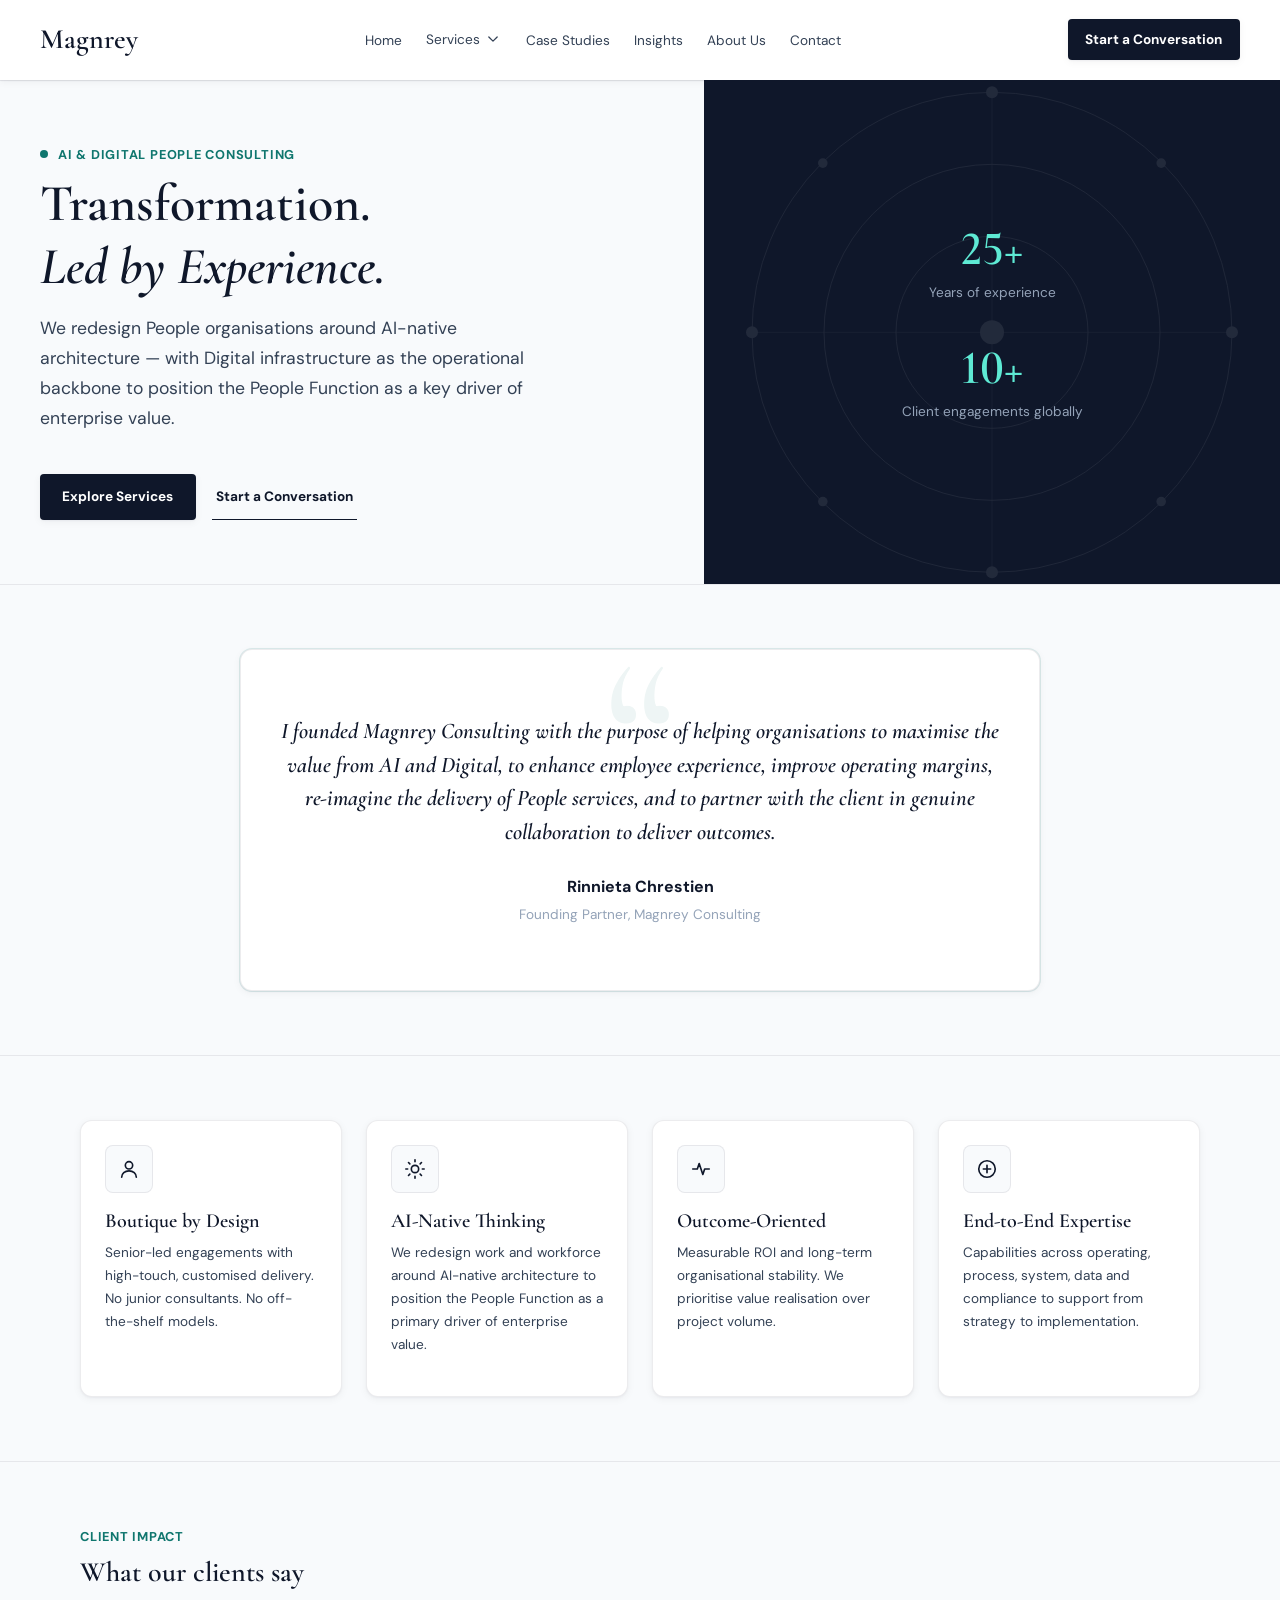
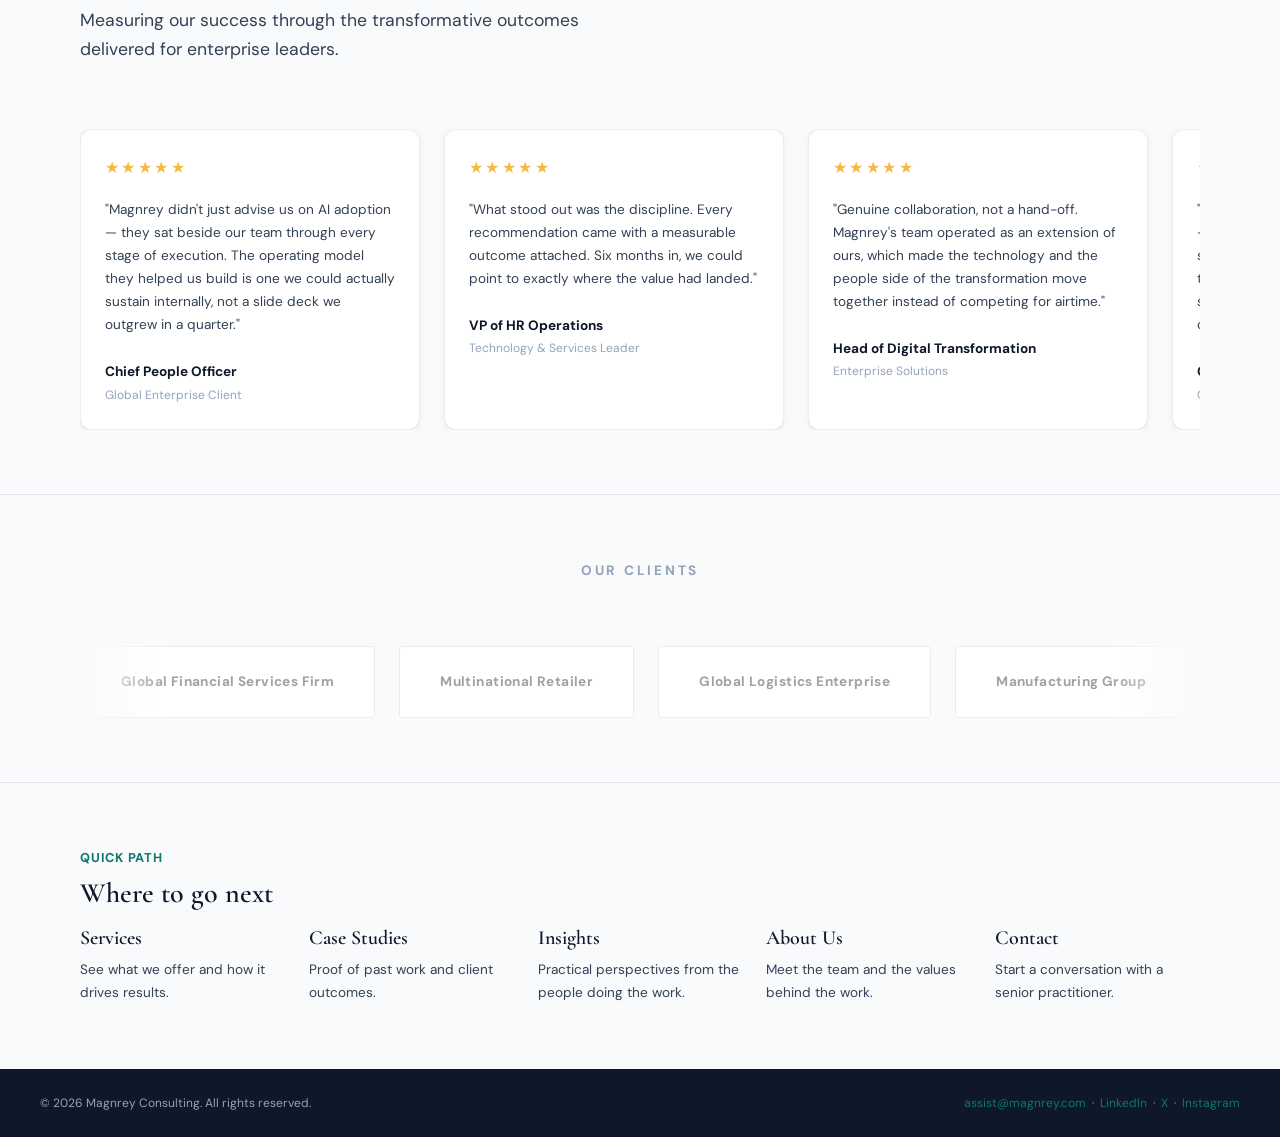
==== commit dd0de3cd: "Update heading text for clarity" ====
--- a/index.html
+++ b/index.html
@@ -176,7 +176,7 @@
     <section class="hero">
       <div class="hero__copy">
         <p class="eyebrow eyebrow--pulse"><span class="pulse-dot"></span>AI &amp; Digital People Consulting</p>
-        <h1>Transformation<br><em>Led by Experience</em></h1>
+        <h1>Transformation.<br><em>Led by Experience.</em></h1>
         <p class="lede">
           We redesign People organisations around AI-native architecture — with
           Digital infrastructure as the operational backbone to position the
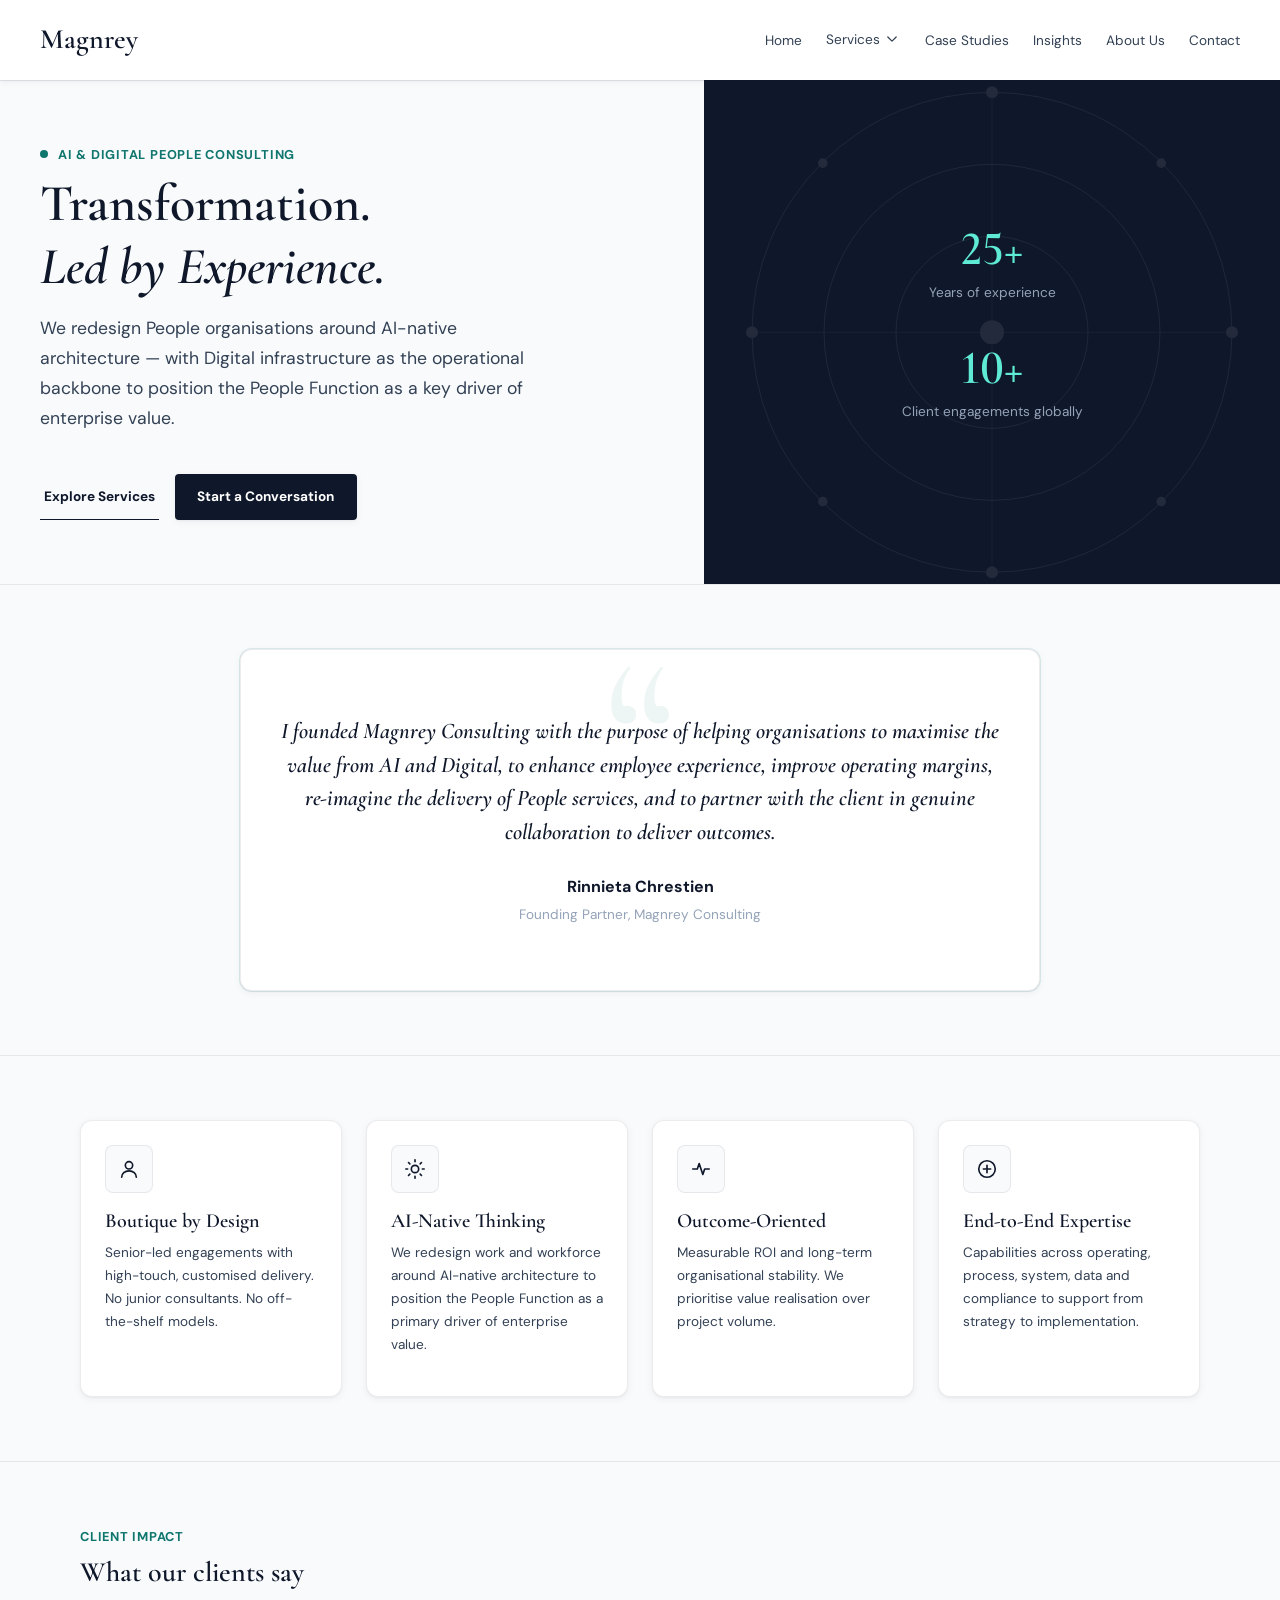
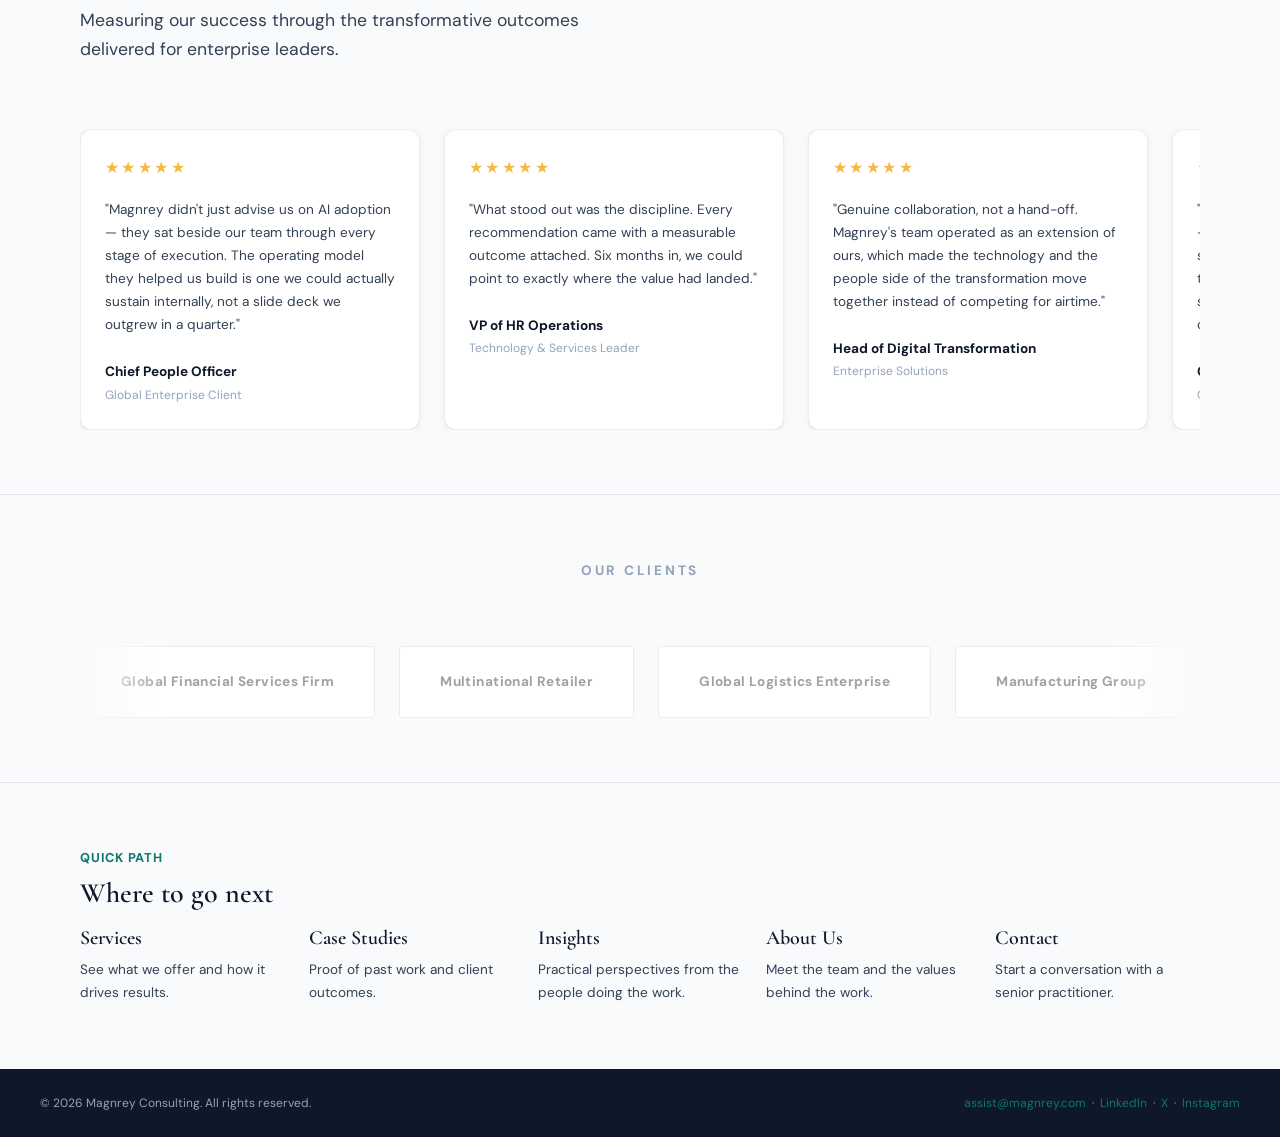
==== commit f8b92ec1: "Swap hero button styles on Home to lead with Start a Conversation Make "Start a Conversation" the so" ====
--- a/index.html
+++ b/index.html
@@ -183,8 +183,8 @@
           People Function as a key driver of enterprise value.
         </p>
         <div class="hero__actions">
-          <a href="services/" class="btn btn--primary">Explore Services</a>
-          <a href="contact.html" class="btn btn--ghost">Start a Conversation</a>
+          <a href="services/" class="btn btn--ghost">Explore Services</a>
+          <a href="contact.html#start-a-conversation" class="btn btn--primary">Start a Conversation</a>
         </div>
       </div>
       <div class="hero__panel">
--- a/css/style.css
+++ b/css/style.css
@@ -359,27 +359,6 @@
   transform: translateY(0);
 }
 
-.nav__mobile-cta-item {
-  display: none;
-}
-
-.nav__cta {
-  color: var(--bg-white) !important;
-  background: var(--primary-color);
-  padding: 0.55rem 1.1rem;
-  border-radius: var(--radius-sm);
-  font-size: var(--fs-small);
-  font-weight: var(--fw-bold);
-  box-shadow: var(--shadow-sm);
-  transition: background var(--transition), box-shadow var(--transition), transform var(--transition);
-}
-
-.nav__cta:hover {
-  background: #1e293b;
-  box-shadow: var(--shadow-md);
-  transform: translateY(-1px);
-}
-
 /* ==========================================================================
    Hero — asymmetric two-column pattern
    ========================================================================== */
@@ -754,11 +733,11 @@
 }
 
 @media (prefers-reduced-motion: reduce) {
-  .btn, .nav__cta, .feature, .feature__icon,
+  .btn, .feature, .feature__icon,
   .nav-toggle span, .nav__dropdown-toggle, .nav__dropdown-menu, .nav__links {
     transition: none;
   }
-  .btn--primary:hover, .btn--accent:hover, .nav__cta:hover, .feature:hover {
+  .btn--primary:hover, .btn--accent:hover, .feature:hover {
     transform: none;
   }
   .pulse-dot, .pulse-dot::before, .pulse-dot::after {
@@ -774,7 +753,6 @@
   .quick-paths { grid-template-columns: 1fr; }
 
   .nav-toggle { display: flex; }
-  .nav__cta { display: none; }
 
   .nav__links {
     position: absolute;
@@ -848,18 +826,4 @@
     border-bottom: 1px solid var(--border-color);
   }
 
-  .nav__mobile-cta-item {
-    display: block;
-    padding: var(--space-md) var(--space-lg);
-  }
-
-  .nav__mobile-cta {
-    display: block;
-    color: var(--bg-white) !important;
-    background: var(--primary-color);
-    padding: 0.7rem 1.4rem;
-    border-radius: var(--radius-sm);
-    font-weight: var(--fw-bold);
-    text-align: center;
-  }
-}
+}
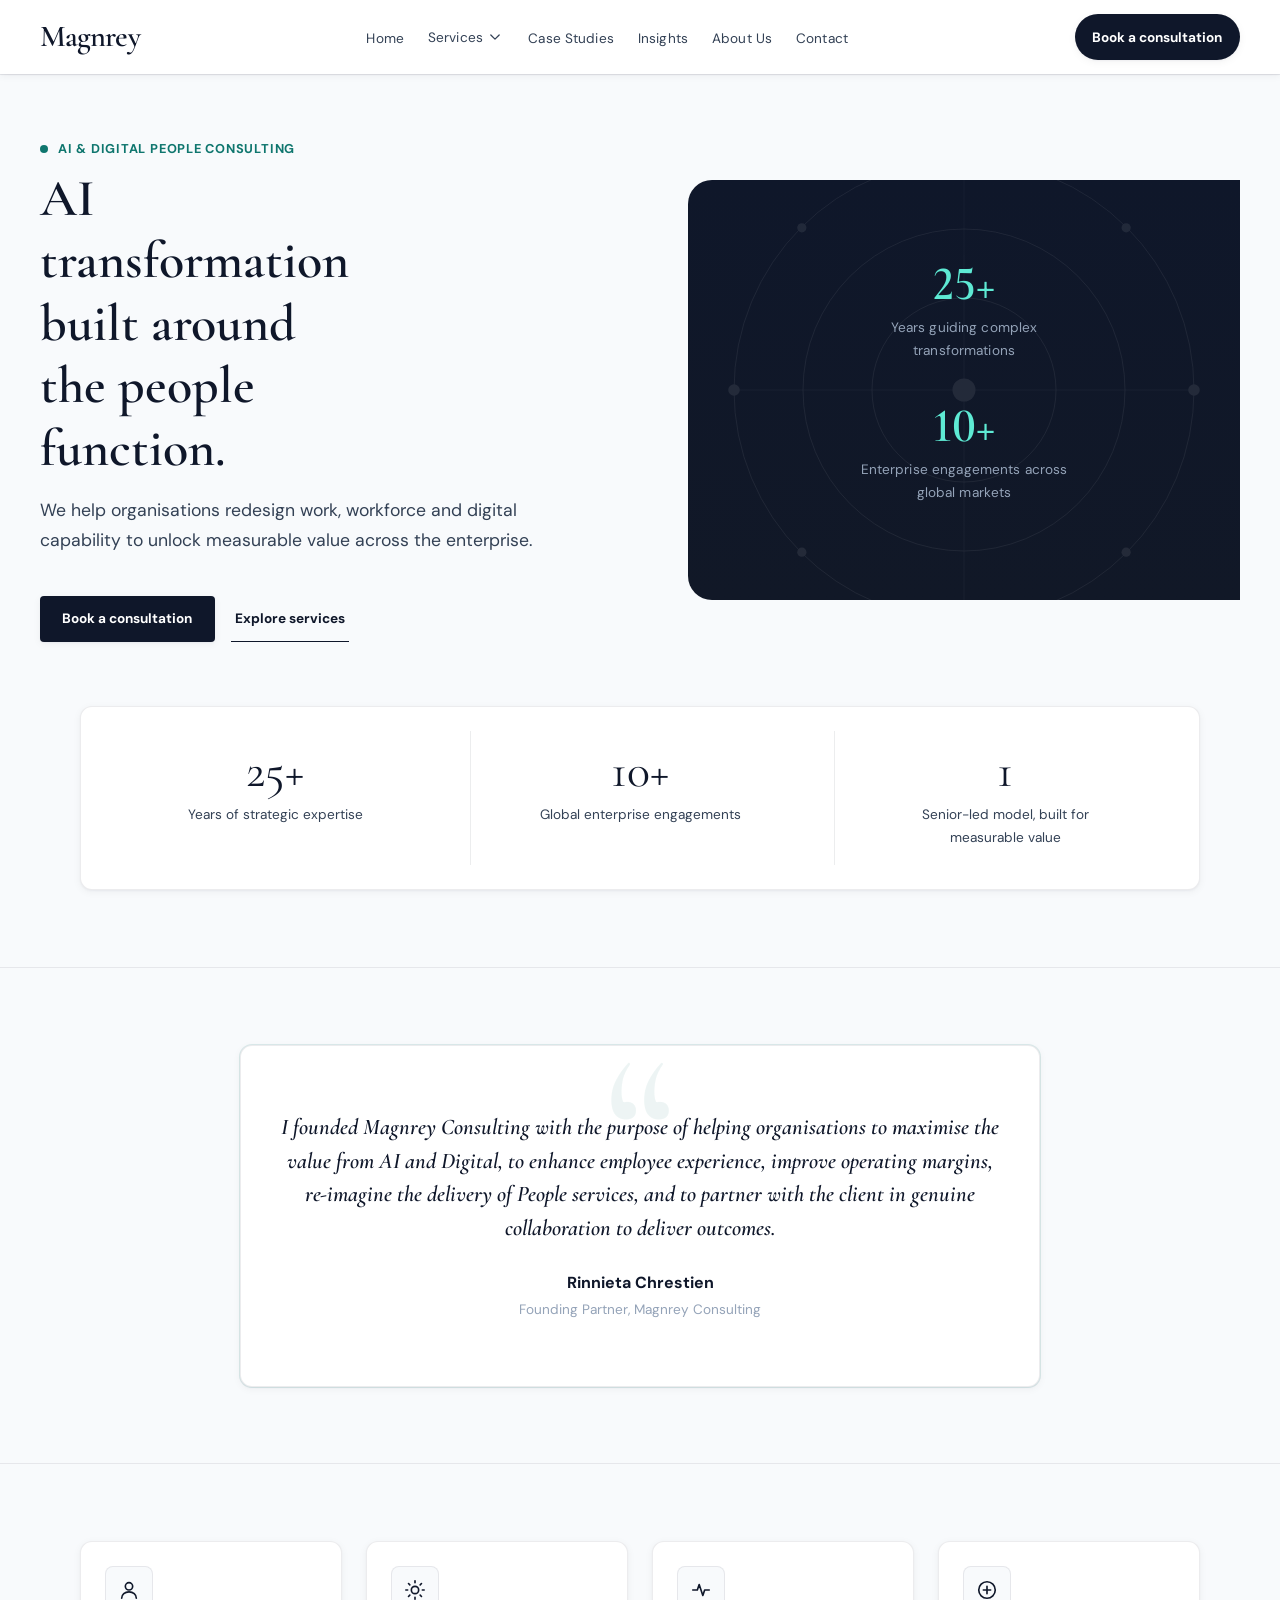
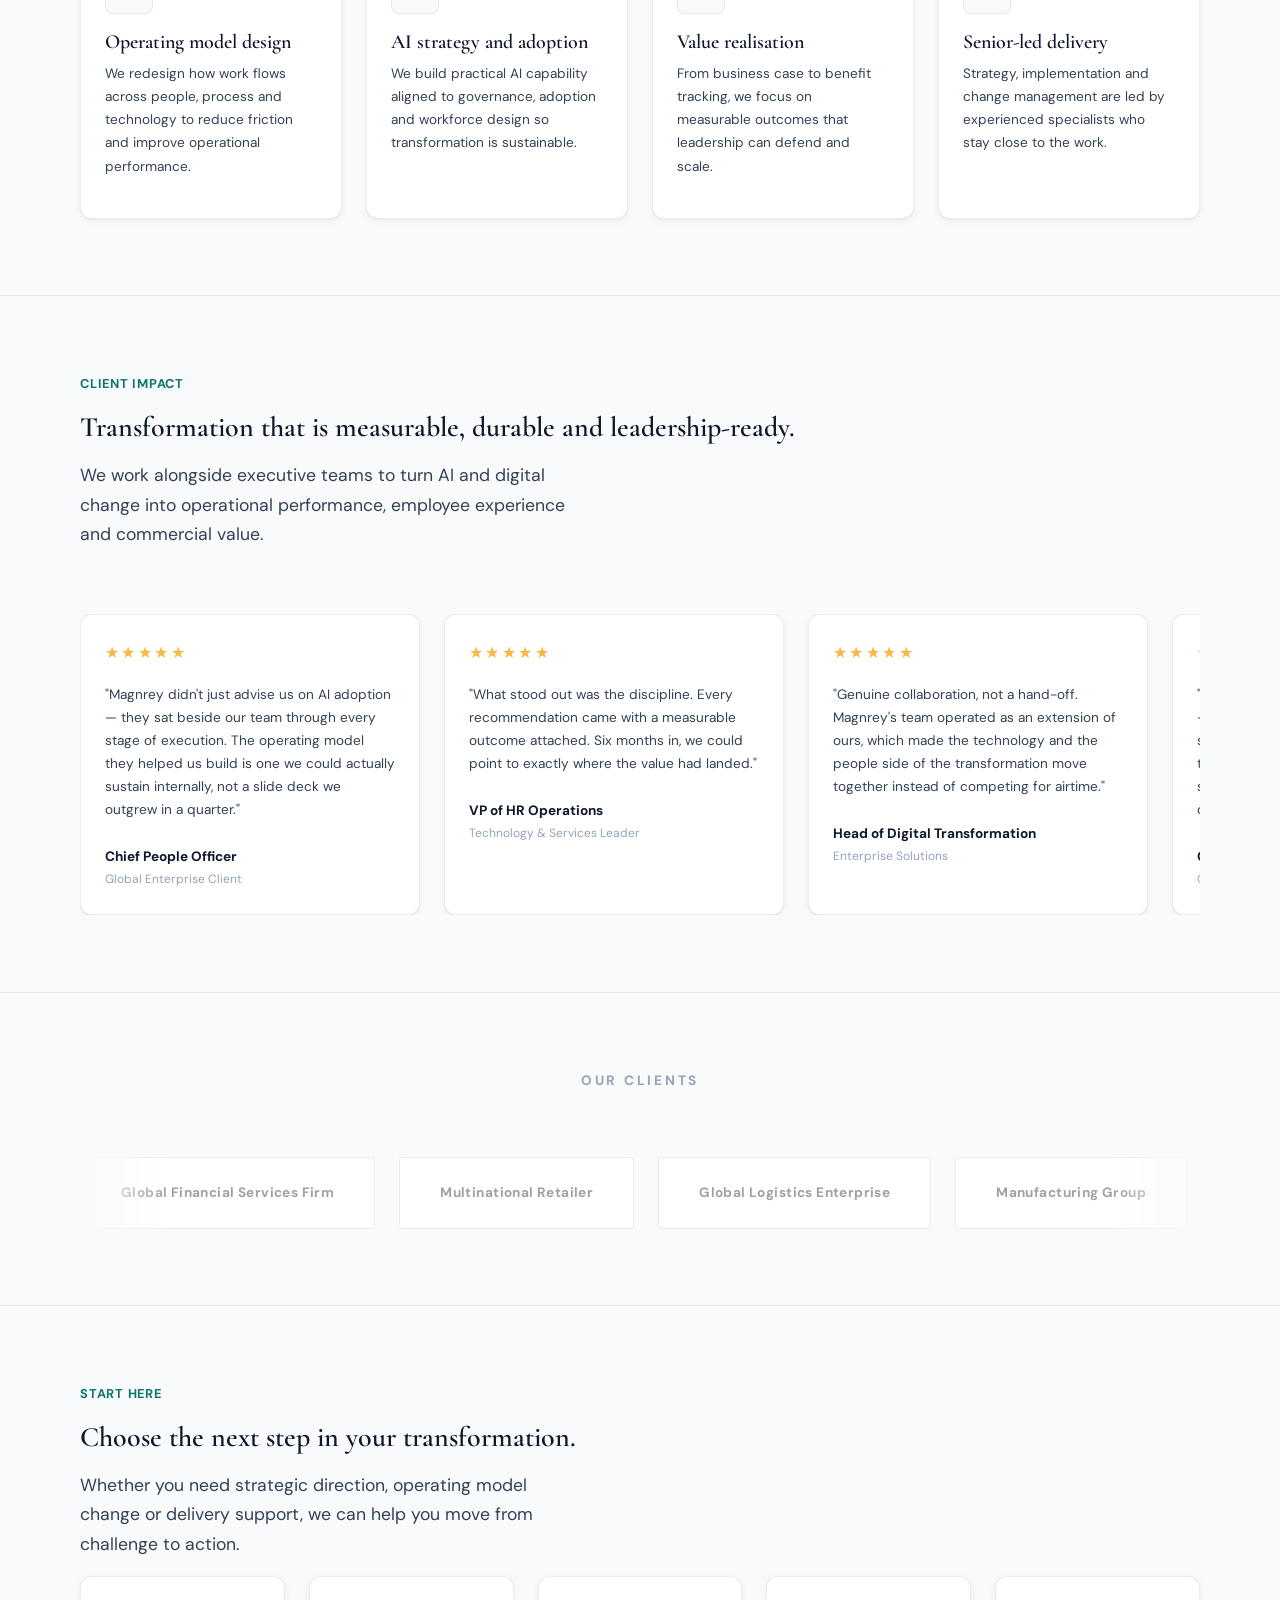
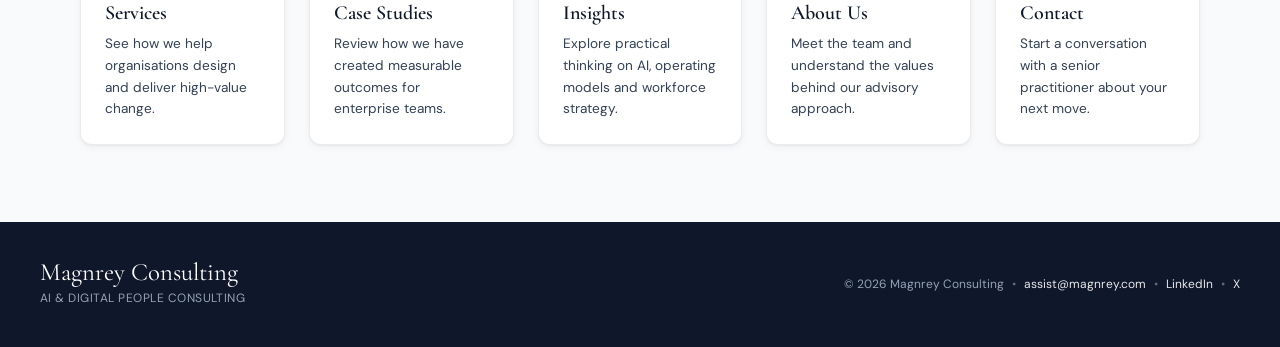
==== commit f6aba30d: "Vs code refinements" ====
--- a/index.html
+++ b/index.html
@@ -176,15 +176,13 @@
     <section class="hero">
       <div class="hero__copy">
         <p class="eyebrow eyebrow--pulse"><span class="pulse-dot"></span>AI &amp; Digital People Consulting</p>
-        <h1>Transformation.<br><em>Led by Experience.</em></h1>
+        <h1>AI transformation built around the people function.</h1>
         <p class="lede">
-          We redesign People organisations around AI-native architecture — with
-          Digital infrastructure as the operational backbone to position the
-          People Function as a key driver of enterprise value.
+          We help organisations redesign work, workforce and digital capability to unlock measurable value across the enterprise.
         </p>
         <div class="hero__actions">
-          <a href="services/" class="btn btn--ghost">Explore Services</a>
-          <a href="contact.html#start-a-conversation" class="btn btn--primary">Start a Conversation</a>
+          <a href="contact.html#start-a-conversation" class="btn btn--primary">Book a consultation</a>
+          <a href="services/" class="btn btn--ghost">Explore services</a>
         </div>
       </div>
       <div class="hero__panel">
@@ -209,11 +207,30 @@
         <div class="hero__stats">
           <div class="hero__stat">
             <p class="stat"><span class="counter" data-target="25">1</span>+</p>
-            <p class="stat-label">Years of experience</p>
+            <p class="stat-label">Years guiding complex transformations</p>
           </div>
           <div class="hero__stat">
             <p class="stat"><span class="counter" data-target="10">1</span>+</p>
-            <p class="stat-label">Client engagements globally</p>
+            <p class="stat-label">Enterprise engagements across global markets</p>
+          </div>
+        </div>
+      </div>
+    </section>
+
+    <section class="section trust-strip">
+      <div class="container">
+        <div class="trust-strip__grid">
+          <div class="trust-item">
+            <p class="trust-item__value">25+</p>
+            <p class="trust-item__label">Years of strategic expertise</p>
+          </div>
+          <div class="trust-item">
+            <p class="trust-item__value">10+</p>
+            <p class="trust-item__label">Global enterprise engagements</p>
+          </div>
+          <div class="trust-item">
+            <p class="trust-item__value">1</p>
+            <p class="trust-item__label">Senior-led model, built for measurable value</p>
           </div>
         </div>
       </div>
@@ -237,29 +254,29 @@
             <div class="feature__icon">
               <svg width="22" height="22" viewBox="0 0 24 24" fill="none" stroke="currentColor" stroke-width="1.8" stroke-linecap="round" stroke-linejoin="round"><circle cx="12" cy="8" r="4"></circle><path d="M4 21c0-4 3.5-7 8-7s8 3 8 7"></path></svg>
             </div>
-            <h3 class="feature__title">Boutique by Design</h3>
-            <p class="feature__desc">Senior-led engagements with high-touch, customised delivery. No junior consultants. No off-the-shelf models.</p>
+            <h3 class="feature__title">Operating model design</h3>
+            <p class="feature__desc">We redesign how work flows across people, process and technology to reduce friction and improve operational performance.</p>
           </div>
           <div class="feature">
             <div class="feature__icon">
               <svg width="22" height="22" viewBox="0 0 24 24" fill="none" stroke="currentColor" stroke-width="1.8" stroke-linecap="round" stroke-linejoin="round"><circle cx="12" cy="12" r="4"></circle><path d="M12 2v2M12 20v2M4.93 4.93l1.41 1.41M17.66 17.66l1.41 1.41M2 12h2M20 12h2M4.93 19.07l1.41-1.41M17.66 6.34l1.41-1.41"></path></svg>
             </div>
-            <h3 class="feature__title">AI-Native Thinking</h3>
-            <p class="feature__desc">We redesign work and workforce around AI-native architecture to position the People Function as a primary driver of enterprise value.</p>
+            <h3 class="feature__title">AI strategy and adoption</h3>
+            <p class="feature__desc">We build practical AI capability aligned to governance, adoption and workforce design so transformation is sustainable.</p>
           </div>
           <div class="feature">
             <div class="feature__icon">
               <svg width="22" height="22" viewBox="0 0 24 24" fill="none" stroke="currentColor" stroke-width="1.8" stroke-linecap="round" stroke-linejoin="round"><polyline points="3 12 8 12 10 6 14 18 16 12 21 12"></polyline></svg>
             </div>
-            <h3 class="feature__title">Outcome-Oriented</h3>
-            <p class="feature__desc">Measurable ROI and long-term organisational stability. We prioritise value realisation over project volume.</p>
+            <h3 class="feature__title">Value realisation</h3>
+            <p class="feature__desc">From business case to benefit tracking, we focus on measurable outcomes that leadership can defend and scale.</p>
           </div>
           <div class="feature">
             <div class="feature__icon">
               <svg width="22" height="22" viewBox="0 0 24 24" fill="none" stroke="currentColor" stroke-width="1.8" stroke-linecap="round" stroke-linejoin="round"><circle cx="12" cy="12" r="9"></circle><path d="M12 8v8M8 12h8"></path></svg>
             </div>
-            <h3 class="feature__title">End-to-End Expertise</h3>
-            <p class="feature__desc">Capabilities across operating, process, system, data and compliance to support from strategy to implementation.</p>
+            <h3 class="feature__title">Senior-led delivery</h3>
+            <p class="feature__desc">Strategy, implementation and change management are led by experienced specialists who stay close to the work.</p>
           </div>
         </div>
       </div>
@@ -268,8 +285,8 @@
     <section class="section section--divider">
       <div class="container">
         <p class="eyebrow">Client Impact</p>
-        <h2>What our clients say</h2>
-        <p class="lede">Measuring our success through the transformative outcomes delivered for enterprise leaders.</p>
+        <h2>Transformation that is measurable, durable and leadership-ready.</h2>
+        <p class="lede">We work alongside executive teams to turn AI and digital change into operational performance, employee experience and commercial value.</p>
 
         <div class="marquee">
           <div class="marquee__track">
@@ -338,28 +355,29 @@
 
     <section class="section section--divider">
       <div class="container">
-        <p class="eyebrow">Quick Path</p>
-        <h2>Where to go next</h2>
+        <p class="eyebrow">Start here</p>
+        <h2>Choose the next step in your transformation.</h2>
+        <p class="lede">Whether you need strategic direction, operating model change or delivery support, we can help you move from challenge to action.</p>
         <div class="quick-paths">
           <div>
             <h3 class="quick-path__title"><a href="services/">Services</a></h3>
-            <p class="quick-path__desc">See what we offer and how it drives results.</p>
+            <p class="quick-path__desc">See how we help organisations design and deliver high-value change.</p>
           </div>
           <div>
             <h3 class="quick-path__title"><a href="case-studies.html">Case Studies</a></h3>
-            <p class="quick-path__desc">Proof of past work and client outcomes.</p>
+            <p class="quick-path__desc">Review how we have created measurable outcomes for enterprise teams.</p>
           </div>
           <div>
             <h3 class="quick-path__title"><a href="insights.html">Insights</a></h3>
-            <p class="quick-path__desc">Practical perspectives from the people doing the work.</p>
+            <p class="quick-path__desc">Explore practical thinking on AI, operating models and workforce strategy.</p>
           </div>
           <div>
             <h3 class="quick-path__title"><a href="about.html">About Us</a></h3>
-            <p class="quick-path__desc">Meet the team and the values behind the work.</p>
+            <p class="quick-path__desc">Meet the team and understand the values behind our advisory approach.</p>
           </div>
           <div>
             <h3 class="quick-path__title"><a href="contact.html">Contact</a></h3>
-            <p class="quick-path__desc">Start a conversation with a senior practitioner.</p>
+            <p class="quick-path__desc">Start a conversation with a senior practitioner about your next move.</p>
           </div>
         </div>
       </div>
--- a/css/style.css
+++ b/css/style.css
@@ -220,32 +220,64 @@
 }
 
 .section {
-  padding: var(--space-xl) 0;
+  padding: clamp(3.5rem, 6vw, 5rem) 0;
 }
 
 .section--divider {
   border-top: 1px solid var(--border-color);
 }
 
+.section .eyebrow,
+.section .our-clients__heading {
+  margin-bottom: var(--space-sm);
+}
+
 /* ==========================================================================
    Navigation
    ========================================================================== */
 
 .nav {
-  position: relative;
+  position: sticky;
+  top: 0;
+  z-index: 20;
   display: flex;
   align-items: center;
   justify-content: space-between;
-  padding: var(--space-sm) var(--space-lg);
-  background: var(--bg-white);
+  gap: var(--space-md);
+  padding: 0.9rem var(--space-lg);
+  background: rgba(255, 255, 255, 0.9);
+  backdrop-filter: blur(10px);
+  -webkit-backdrop-filter: blur(10px);
   box-shadow: 0 1px 0 var(--border-color), var(--shadow-sm);
 }
 
 .nav__brand {
   font-family: var(--font-display);
-  font-size: var(--fs-h2);
+  font-size: clamp(1.9rem, 2vw, 2.2rem);
   font-weight: var(--fw-display);
   color: var(--primary-color);
+  line-height: 1;
+  letter-spacing: -0.03em;
+}
+
+.nav__cta {
+  display: inline-flex;
+  align-items: center;
+  justify-content: center;
+  padding: 0.7rem 1.1rem;
+  border-radius: 999px;
+  background: var(--primary-color);
+  color: var(--bg-white);
+  font-size: var(--fs-small);
+  font-weight: var(--fw-bold);
+  box-shadow: var(--shadow-sm);
+  transition: background var(--transition), transform var(--transition), box-shadow var(--transition);
+}
+
+.nav__cta:hover {
+  background: #1e293b;
+  transform: translateY(-1px);
+  box-shadow: var(--shadow-md);
 }
 
 .nav-toggle {
@@ -280,12 +312,21 @@
   list-style: none;
   margin: 0;
   padding: 0;
+  flex: 1;
+  justify-content: center;
 }
 
 .nav__links a {
   font-size: var(--fs-small);
   font-weight: var(--fw-regular);
   color: var(--text-main);
+  letter-spacing: 0.01em;
+  transition: color var(--transition);
+}
+
+.nav__links a:hover,
+.nav__links a:focus-visible {
+  color: var(--accent-color);
 }
 
 .nav__item--dropdown {
@@ -365,12 +406,15 @@
 
 .hero {
   display: grid;
-  grid-template-columns: 1.1fr 0.9fr;
-  align-items: stretch;
+  grid-template-columns: 1.08fr 0.92fr;
+  align-items: center;
+  max-width: 1280px;
+  margin: 0 auto;
+  padding: 0 var(--space-lg);
 }
 
 .hero__copy {
-  padding: var(--space-xl) var(--space-lg);
+  padding: clamp(2.5rem, 5vw, 4rem) 0;
   display: flex;
   flex-direction: column;
   justify-content: center;
@@ -378,16 +422,18 @@
 
 .hero__copy h1 {
   margin-bottom: var(--space-sm);
+  max-width: 12ch;
 }
 
 .hero__actions {
   display: flex;
+  flex-wrap: wrap;
   gap: var(--space-sm);
   margin-top: var(--space-md);
 }
 
 .hero__panel {
-  background: var(--primary-color);
+  background: linear-gradient(180deg, #0f172a 0%, #111827 100%);
   color: var(--bg-white);
   padding: var(--space-lg);
   display: flex;
@@ -396,6 +442,13 @@
   align-items: center;
   text-align: center;
   position: relative;
+  min-height: 420px;
+  border-radius: 1.5rem 0 0 1.5rem;
+  overflow: hidden;
+}
+
+.hero-panel-art {
+  opacity: 0.05;
 }
 
 .hero__stats {
@@ -419,8 +472,9 @@
   color: var(--text-muted);
   font-size: var(--fs-small);
   font-weight: var(--fw-regular);
-  max-width: 22ch;
+  max-width: 24ch;
   margin-top: var(--space-xs);
+  letter-spacing: 0.01em;
 }
 
 /* ==========================================================================
@@ -492,6 +546,50 @@
 }
 
 /* ==========================================================================
+   Trust strip
+   ========================================================================== */
+
+.trust-strip {
+  padding-top: 0;
+}
+
+.trust-strip__grid {
+  display: grid;
+  grid-template-columns: repeat(3, minmax(0, 1fr));
+  gap: var(--space-md);
+  background: var(--bg-white);
+  border: 1px solid var(--border-color);
+  border-radius: var(--radius-lg);
+  box-shadow: var(--shadow-sm);
+  padding: var(--space-md);
+}
+
+.trust-item {
+  padding: var(--space-sm);
+  text-align: center;
+}
+
+.trust-item + .trust-item {
+  border-left: 1px solid var(--border-color);
+}
+
+.trust-item__value {
+  font-family: var(--font-display);
+  font-size: clamp(2.25rem, 4vw, 3rem);
+  line-height: 1;
+  color: var(--primary-color);
+  margin: 0 0 var(--space-xs);
+}
+
+.trust-item__label {
+  font-size: var(--fs-small);
+  color: var(--text-main);
+  margin: 0;
+  max-width: 24ch;
+  margin-inline: auto;
+}
+
+/* ==========================================================================
    Cards / numbered list pattern
    ========================================================================== */
 
@@ -544,8 +642,23 @@
 
 .quick-paths {
   display: grid;
-  grid-template-columns: repeat(5, 1fr);
-  gap: var(--space-lg) var(--space-md);
+  grid-template-columns: repeat(5, minmax(0, 1fr));
+  gap: var(--space-md);
+}
+
+.quick-paths > div {
+  background: var(--bg-white);
+  border: 1px solid var(--border-color);
+  border-radius: var(--radius-lg);
+  padding: var(--space-md);
+  box-shadow: var(--shadow-sm);
+  transition: box-shadow var(--transition), transform var(--transition), border-color var(--transition);
+}
+
+.quick-paths > div:hover {
+  border-color: rgba(15, 118, 110, 0.22);
+  box-shadow: var(--shadow-md);
+  transform: translateY(-2px);
 }
 
 .quick-path__title {
@@ -570,6 +683,7 @@
   font-weight: var(--fw-regular);
   color: var(--text-main);
   margin: 0;
+  line-height: 1.6;
 }
 
 .card {
@@ -671,12 +785,58 @@
 .footer {
   background: var(--primary-color);
   color: var(--text-muted);
-  padding: var(--space-md) var(--space-lg);
+  padding: clamp(1.5rem, 3vw, 2.5rem) var(--space-lg);
   display: flex;
   justify-content: space-between;
   align-items: center;
+  gap: var(--space-md);
   font-size: var(--fs-caption);
   font-weight: var(--fw-regular);
+}
+
+.footer__brand {
+  display: flex;
+  flex-direction: column;
+  gap: 0.2rem;
+}
+
+.footer__wordmark {
+  font-family: var(--font-display);
+  font-size: 1.55rem;
+  color: var(--bg-white);
+  line-height: 1;
+}
+
+.footer__brand p {
+  margin: 0;
+  color: var(--text-muted);
+  font-size: var(--fs-caption);
+  letter-spacing: 0.04em;
+  text-transform: uppercase;
+}
+
+.footer__meta {
+  display: flex;
+  flex-wrap: wrap;
+  justify-content: flex-end;
+  align-items: center;
+  gap: 0.5rem;
+  color: var(--text-muted);
+}
+
+.footer__meta a {
+  color: var(--bg-white);
+  opacity: 0.9;
+  transition: opacity var(--transition), color var(--transition);
+}
+
+.footer__meta a:hover {
+  opacity: 1;
+  color: var(--accent-light);
+}
+
+.footer__divider {
+  color: rgba(255, 255, 255, 0.35);
 }
 
 /* ==========================================================================
